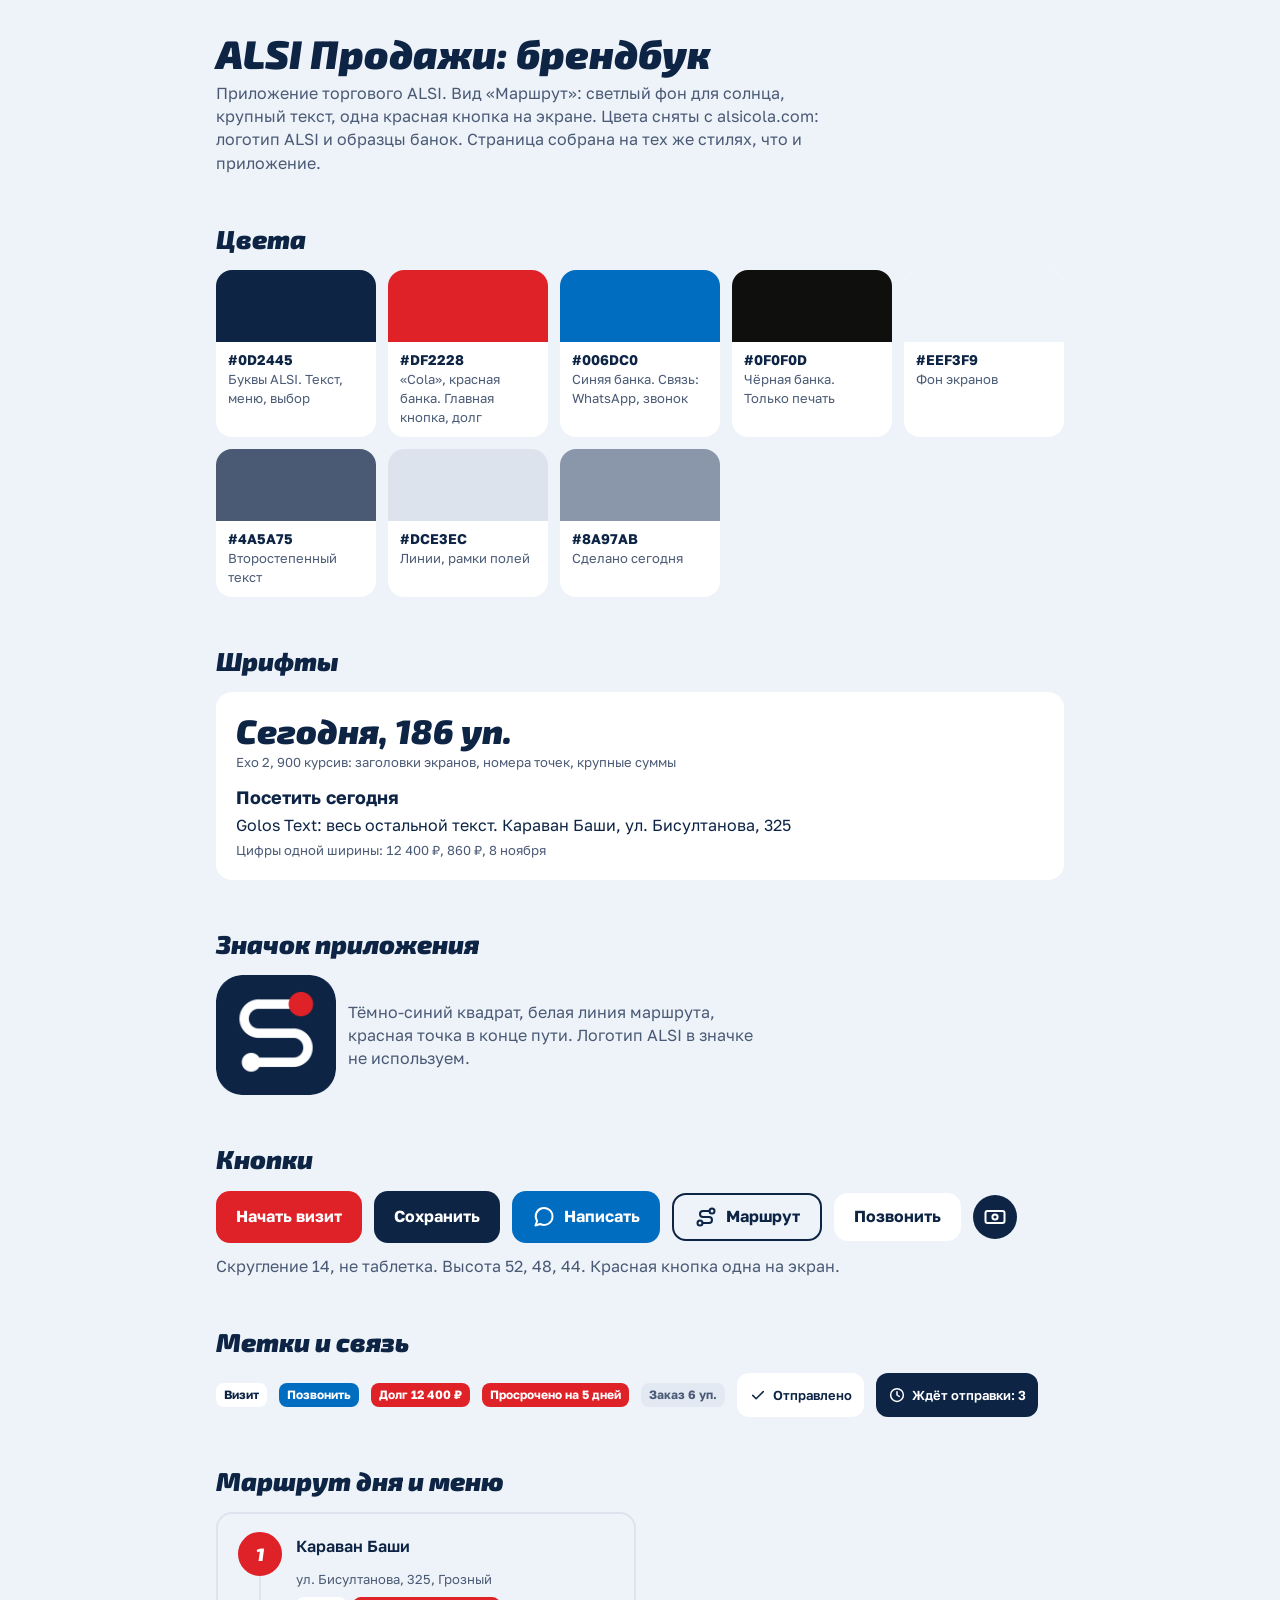
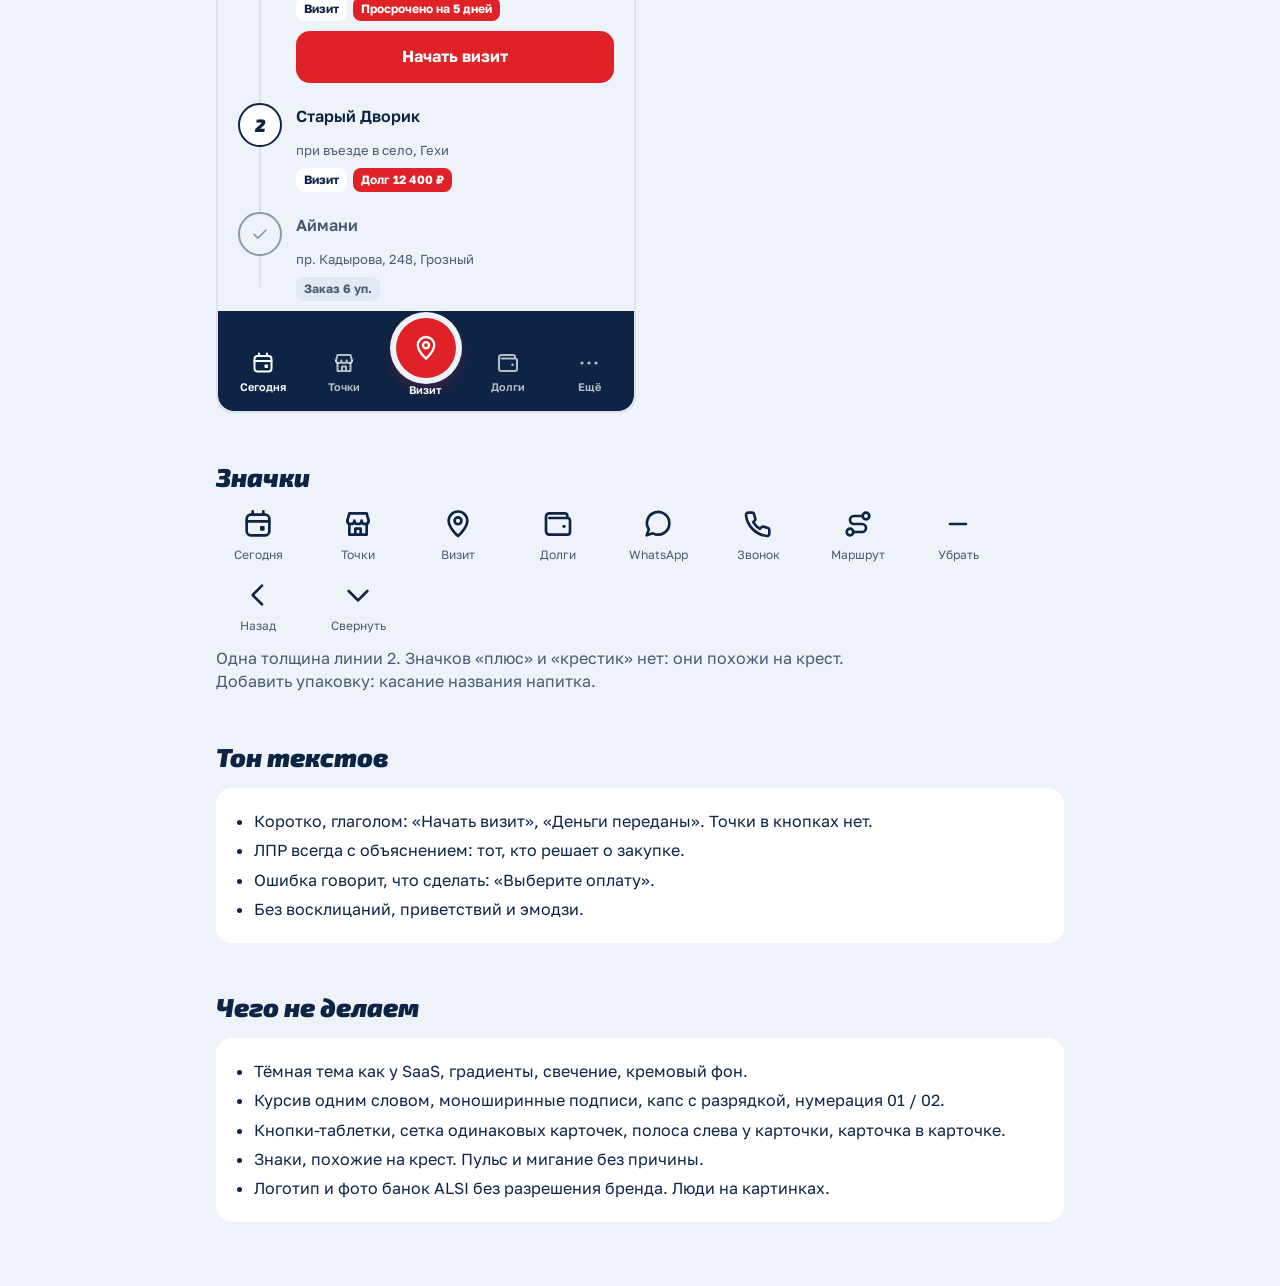
==== brand/index.html @ b9ee34f0 "Маршрут объезда точек на карте Выложено скриптом выложить-сайт.py" ====
<!doctype html>
<html lang="ru">
<head>
<meta charset="utf-8">
<meta name="viewport" content="width=device-width, initial-scale=1">
<meta name="robots" content="noindex, nofollow">
<title>ALSI Продажи: брендбук</title>
<link rel="icon" href="../img/icon.svg" type="image/svg+xml">
<link rel="preconnect" href="https://fonts.googleapis.com">
<link rel="preconnect" href="https://fonts.gstatic.com" crossorigin>
<link href="https://fonts.googleapis.com/css2?family=Exo+2:ital,wght@1,800;1,900&family=Golos+Text:wght@400;500;600;700&display=swap" rel="stylesheet">
<link rel="stylesheet" href="../css/tokens.css?v=e63f9436">
<link rel="stylesheet" href="../css/app.css?v=e63f9436">
<link rel="stylesheet" href="../css/parts.css?v=e63f9436">
<style>
.bb { max-width: 880px; margin: 0 auto; padding: 32px 16px 64px; }
.bb h1 { font: 900 italic 40px/1.05 var(--f-brand); }
.bb > p { color: var(--ink-2); margin-top: 8px; max-width: 640px; }
.bb h2 { font: 900 italic 26px/1.2 var(--f-brand); margin: 48px 0 16px; }
.sw { display: grid; grid-template-columns: repeat(auto-fill, minmax(150px, 1fr)); gap: 12px; }
.sw div { background: var(--white); border-radius: var(--r-card); overflow: hidden; }
.sw i { display: block; height: 72px; }
.sw b { display: block; padding: 8px 12px 0; font-size: 14px; }
.sw span { display: block; padding: 0 12px 10px; font-size: 13px; color: var(--ink-2); }
.type { background: var(--white); border-radius: var(--r-card); padding: 20px; }
.type .t1 { font: 900 italic 34px/1.1 var(--f-brand); }
.type .t2 { font-weight: 700; font-size: 18px; margin-top: 12px; }
.type .t3 { margin-top: 4px; }
.type .t4 { font-size: 13px; color: var(--ink-2); margin-top: 4px; }
.demo-row { display: flex; flex-wrap: wrap; gap: 12px; align-items: center; }
.phone-strip { background: var(--ice); border-radius: var(--r-card); border: 2px solid var(--line); overflow: hidden; max-width: 420px; }
.nav-demo { position: static; border-radius: 0 0 var(--r-card) var(--r-card); }
.nav-demo .in { padding-top: 36px; }
.icons { display: flex; flex-wrap: wrap; gap: 16px; }
.icons div { width: 84px; text-align: center; font-size: 12px; color: var(--ink-2); }
.icons svg.i { width: 32px; height: 32px; color: var(--navy); display: block; margin: 0 auto 6px; }
.no { background: var(--white); border-radius: var(--r-card); padding: 16px 20px; }
.no li { margin: 6px 0 6px 18px; }
.appicon { width: 120px; height: 120px; border-radius: 26px; }
</style>
</head>
<body>
<svg width="0" height="0" style="position:absolute" aria-hidden="true">
  <symbol id="i-cal" viewBox="0 0 24 24"><rect x="3.5" y="5" width="17" height="15.5" rx="3"/><path d="M8 2.5V5M16 2.5V5M3.5 10h17"/><rect x="13.5" y="13.5" width="3.5" height="3.5" rx=".8" fill="currentColor" stroke="none"/></symbol>
  <symbol id="i-shop" viewBox="0 0 24 24"><path d="M4 9.5 5.5 4h13L20 9.5"/><path d="M4 9.5c0 1.4 1.1 2.5 2.7 2.5s2.6-1.1 2.6-2.5c0 1.4 1.1 2.5 2.7 2.5s2.7-1.1 2.7-2.5c0 1.4 1 2.5 2.6 2.5S20 10.9 20 9.5"/><path d="M5.5 12v8h13v-8M10 20v-4.5h4V20"/></symbol>
  <symbol id="i-pin" viewBox="0 0 24 24"><path d="M12 21s-7-6.1-7-11.4a7 7 0 0 1 14 0C19 14.9 12 21 12 21z"/><circle cx="12" cy="9.6" r="2.6"/></symbol>
  <symbol id="i-wallet" viewBox="0 0 24 24"><path d="M19 7.5V6a2 2 0 0 0-2-2H5.5A2.5 2.5 0 0 0 3 6.5v11A2.5 2.5 0 0 0 5.5 20H19a2 2 0 0 0 2-2v-8.5a2 2 0 0 0-2-2H5.5"/><circle cx="16.5" cy="13.75" r="1.25" fill="currentColor" stroke="none"/></symbol>
  <symbol id="i-more" viewBox="0 0 24 24"><circle cx="5" cy="12" r="1.6" fill="currentColor" stroke="none"/><circle cx="12" cy="12" r="1.6" fill="currentColor" stroke="none"/><circle cx="19" cy="12" r="1.6" fill="currentColor" stroke="none"/></symbol>
  <symbol id="i-chat" viewBox="0 0 24 24"><path d="M20.5 11.6a8.4 8.4 0 0 1-12.3 7.4L3.5 20.5l1.6-4.5A8.4 8.4 0 1 1 20.5 11.6z"/></symbol>
  <symbol id="i-phone" viewBox="0 0 24 24"><path d="M20.5 16.6v2.6a1.8 1.8 0 0 1-2 1.8A17.8 17.8 0 0 1 3 5.5a1.8 1.8 0 0 1 1.8-2h2.6a1.8 1.8 0 0 1 1.8 1.5c.1.9.4 1.8.7 2.6a1.8 1.8 0 0 1-.4 1.9l-1.1 1.1a14.4 14.4 0 0 0 5 5l1.1-1.1a1.8 1.8 0 0 1 1.9-.4c.8.3 1.7.6 2.6.7a1.8 1.8 0 0 1 1.5 1.8z"/></symbol>
  <symbol id="i-route" viewBox="0 0 24 24"><circle cx="6" cy="18" r="2.5"/><circle cx="18" cy="6" r="2.5"/><path d="M8.5 18H15a3 3 0 0 0 0-6H9a3 3 0 0 1 0-6h6.5"/></symbol>
  <symbol id="i-ok" viewBox="0 0 24 24"><path d="m5 12.5 4.5 4.5L19 7.5"/></symbol>
  <symbol id="i-clock" viewBox="0 0 24 24"><circle cx="12" cy="12" r="8.5"/><path d="M12 7.5V12l3 2"/></symbol>
  <symbol id="i-minus" viewBox="0 0 24 24"><path d="M6 12h12"/></symbol>
  <symbol id="i-cash" viewBox="0 0 24 24"><rect x="2.5" y="6" width="19" height="12" rx="2"/><circle cx="12" cy="12" r="2.6"/></symbol>
  <symbol id="i-back" viewBox="0 0 24 24"><path d="M15 5l-7 7 7 7"/></symbol>
  <symbol id="i-down" viewBox="0 0 24 24"><path d="M5 9l7 7 7-7"/></symbol>
</svg>
<main class="bb">
  <h1>ALSI Продажи: брендбук</h1>
  <p>Приложение торгового ALSI. Вид «Маршрут»: светлый фон для солнца, крупный текст, одна красная кнопка на экране. Цвета сняты с alsicola.com: логотип ALSI и образцы банок. Страница собрана на тех же стилях, что и приложение.</p>

  <h2>Цвета</h2>
  <div class="sw">
    <div><i style="background:var(--navy)"></i><b>#0D2445</b><span>Буквы ALSI. Текст, меню, выбор</span></div>
    <div><i style="background:var(--red)"></i><b>#DF2228</b><span>«Cola», красная банка. Главная кнопка, долг</span></div>
    <div><i style="background:var(--blue)"></i><b>#006DC0</b><span>Синяя банка. Связь: WhatsApp, звонок</span></div>
    <div><i style="background:var(--black)"></i><b>#0F0F0D</b><span>Чёрная банка. Только печать</span></div>
    <div><i style="background:var(--ice)"></i><b>#EEF3F9</b><span>Фон экранов</span></div>
    <div><i style="background:var(--ink-2)"></i><b>#4A5A75</b><span>Второстепенный текст</span></div>
    <div><i style="background:var(--line)"></i><b>#DCE3EC</b><span>Линии, рамки полей</span></div>
    <div><i style="background:var(--done)"></i><b>#8A97AB</b><span>Сделано сегодня</span></div>
  </div>

  <h2>Шрифты</h2>
  <div class="type">
    <div class="t1">Сегодня, 186 уп.</div>
    <div class="t4">Exo 2, 900 курсив: заголовки экранов, номера точек, крупные суммы</div>
    <div class="t2">Посетить сегодня</div>
    <div class="t3">Golos Text: весь остальной текст. Караван Баши, ул. Бисултанова, 325</div>
    <div class="t4 num">Цифры одной ширины: 12 400 ₽, 860 ₽, 8 ноября</div>
  </div>

  <h2>Значок приложения</h2>
  <div class="demo-row"><img class="appicon" src="../img/icon-512.png" alt="Значок ALSI Продажи: линия маршрута и красная точка"><p class="muted" style="max-width:420px">Тёмно-синий квадрат, белая линия маршрута, красная точка в конце пути. Логотип ALSI в значке не используем.</p></div>

  <h2>Кнопки</h2>
  <div class="demo-row">
    <button class="btn red">Начать визит</button>
    <button class="btn navy">Сохранить</button>
    <button class="btn blue"><svg class="i"><use href="#i-chat"/></svg>Написать</button>
    <button class="btn line"><svg class="i"><use href="#i-route"/></svg>Маршрут</button>
    <button class="btn white">Позвонить</button>
    <button class="ib navy" aria-label="Получить оплату"><svg class="i"><use href="#i-cash"/></svg></button>
  </div>
  <p class="muted" style="margin-top:12px">Скругление 14, не таблетка. Высота 52, 48, 44. Красная кнопка одна на экран.</p>

  <h2>Метки и связь</h2>
  <div class="demo-row">
    <span class="tag">Визит</span><span class="tag blue">Позвонить</span><span class="tag red">Долг 12 400 ₽</span><span class="tag red">Просрочено на 5 дней</span><span class="tag grey">Заказ 6 уп.</span>
    <span class="sync"><svg class="i"><use href="#i-ok"/></svg>Отправлено</span>
    <span class="sync wait"><svg class="i"><use href="#i-clock"/></svg>Ждёт отправки: 3</span>
  </div>

  <h2>Маршрут дня и меню</h2>
  <div class="phone-strip">
    <div class="route">
      <div class="stop now"><div class="dot num">1</div><div class="t"><span class="name">Караван Баши</span><small>ул. Бисултанова, 325, Грозный</small><div class="tags"><span class="tag">Визит</span><span class="tag red">Просрочено на 5 дней</span></div><div class="acts"><button class="btn red">Начать визит</button></div></div></div>
      <div class="stop"><div class="dot num">2</div><div class="t"><span class="name">Старый Дворик</span><small>при въезде в село, Гехи</small><div class="tags"><span class="tag">Визит</span><span class="tag red">Долг 12 400 ₽</span></div></div></div>
      <div class="stop done"><div class="dot"><svg class="i"><use href="#i-ok"/></svg></div><div class="t"><span class="name">Аймани</span><small>пр. Кадырова, 248, Грозный</small><div class="tags"><span class="tag grey">Заказ 6 уп.</span></div></div></div>
    </div>
    <nav class="nav nav-demo" aria-label="Пример меню"><div class="in">
      <a class="on"><svg class="i"><use href="#i-cal"/></svg>Сегодня</a>
      <a><svg class="i"><use href="#i-shop"/></svg>Точки</a>
      <a class="go-wrap"><span class="go"><svg class="i"><use href="#i-pin"/></svg></span>Визит</a>
      <a><svg class="i"><use href="#i-wallet"/></svg>Долги</a>
      <a><svg class="i"><use href="#i-more"/></svg>Ещё</a>
    </div></nav>
  </div>

  <h2>Значки</h2>
  <div class="icons">
    <div><svg class="i"><use href="#i-cal"/></svg>Сегодня</div>
    <div><svg class="i"><use href="#i-shop"/></svg>Точки</div>
    <div><svg class="i"><use href="#i-pin"/></svg>Визит</div>
    <div><svg class="i"><use href="#i-wallet"/></svg>Долги</div>
    <div><svg class="i"><use href="#i-chat"/></svg>WhatsApp</div>
    <div><svg class="i"><use href="#i-phone"/></svg>Звонок</div>
    <div><svg class="i"><use href="#i-route"/></svg>Маршрут</div>
    <div><svg class="i"><use href="#i-minus"/></svg>Убрать</div>
    <div><svg class="i"><use href="#i-back"/></svg>Назад</div>
    <div><svg class="i"><use href="#i-down"/></svg>Свернуть</div>
  </div>
  <p class="muted" style="margin-top:12px">Одна толщина линии 2. Значков «плюс» и «крестик» нет: они похожи на крест. Добавить упаковку: касание названия напитка.</p>

  <h2>Тон текстов</h2>
  <div class="no"><ul>
    <li>Коротко, глаголом: «Начать визит», «Деньги переданы». Точки в кнопках нет.</li>
    <li>ЛПР всегда с объяснением: тот, кто решает о закупке.</li>
    <li>Ошибка говорит, что сделать: «Выберите оплату».</li>
    <li>Без восклицаний, приветствий и эмодзи.</li>
  </ul></div>

  <h2>Чего не делаем</h2>
  <div class="no"><ul>
    <li>Тёмная тема как у SaaS, градиенты, свечение, кремовый фон.</li>
    <li>Курсив одним словом, моноширинные подписи, капс с разрядкой, нумерация 01 / 02.</li>
    <li>Кнопки-таблетки, сетка одинаковых карточек, полоса слева у карточки, карточка в карточке.</li>
    <li>Знаки, похожие на крест. Пульс и мигание без причины.</li>
    <li>Логотип и фото банок ALSI без разрешения бренда. Люди на картинках.</li>
  </ul></div>
</main>
</body>
</html>
---- css/tokens.css ----
/* ALSI Продажи: все значения брендбука в одном месте.
   Брендбук: docs/Брендбук.md, наглядно: brand/index.html.
   Цвета бренда сняты с alsicola.com 2026-11-08: логотип alsi-cola-logo.png
   и образцы банок alsi-red.jpg, alsi-blue.jpg, alsi-black.jpg. */
:root {
  /* Цвета бренда ALSI */
  --navy: #0D2445;      /* буквы ALSI в логотипе: текст, рамки, главный цвет */
  --red: #DF2228;       /* «Cola» в логотипе и красная банка: одно главное действие, долг, просрочка */
  --blue: #006DC0;      /* синяя банка: связь (WhatsApp, звонок), ссылки */
  --black: #0F0F0D;     /* чёрная банка: только рамка телефона и печать */
  --white: #FFFFFF;

  /* Производные (от цветов бренда) */
  --red-deep: #B5161C;  /* нажатая красная кнопка */
  --blue-deep: #00569A; /* нажатая синяя кнопка */
  --navy-2: #173763;    /* нажатая тёмная кнопка, вторая заливка на тёмном */
  --ice: #EEF3F9;       /* фон экранов: холодный, от тёмно-синего */
  --ice-2: #E2E9F2;     /* нажатая строка, пустая полоса плана */
  --ink-2: #4A5A75;     /* второстепенный текст */
  --line: #DCE3EC;      /* линии и рамки полей */
  --done: #8A97AB;      /* сделанное за сегодня */

  /* Шрифты */
  --f-brand: 'Exo 2', 'Golos Text', system-ui, sans-serif; /* заголовки экранов и номера точек, 900 курсив */
  --f-ui: 'Golos Text', system-ui, -apple-system, 'Segoe UI', sans-serif; /* весь остальной текст */

  /* Размеры текста */
  --t-title: 34px;   /* заголовок экрана */
  --t-h2: 20px;      /* заголовок листа */
  --t-h3: 18px;      /* заголовок раздела */
  --t-body: 16px;    /* основной текст, кнопки */
  --t-small: 14px;   /* второстепенный */
  --t-tiny: 13px;    /* подписи, адреса */
  --t-tag: 12px;     /* метки: только жирным */

  /* Отступы: шаг 4 */
  --s1: 4px; --s2: 8px; --s3: 12px; --s4: 16px; --s5: 20px; --s6: 24px; --s8: 32px; --s12: 48px;

  /* Скругления */
  --r-tag: 8px;      /* метки */
  --r-btn: 14px;     /* кнопки и поля */
  --r-card: 16px;    /* карточки */
  --r-sheet: 22px;   /* верх листа снизу */

  /* Касание */
  --tap: 44px;       /* меньше нельзя */
  --btn: 52px;       /* главная кнопка */
  --btn-2: 48px;     /* вторая кнопка */

  /* Тени */
  --shadow-sheet: 0 -8px 32px rgba(13, 36, 69, .18);
  --shadow-go: 0 8px 20px rgba(223, 34, 40, .35);

  /* Движение: только transform и opacity */
  --ease: cubic-bezier(.2, .8, .2, 1);
  --spring: cubic-bezier(.34, 1.4, .64, 1);
  --fast: 140ms;
  --mid: 240ms;
}
---- css/app.css ----
/* ALSI Продажи: оболочка, кнопки, экран «Сегодня», нижнее меню. Значения: tokens.css */
* { box-sizing: border-box; margin: 0; padding: 0; -webkit-tap-highlight-color: transparent; }
html { background: var(--ice); }
body { background: var(--ice); color: var(--navy); font: 400 var(--t-body)/1.45 var(--f-ui); -webkit-font-smoothing: antialiased; min-height: 100dvh; }
button, input, select, textarea { font: inherit; color: inherit; }
button { background: none; border: 0; cursor: pointer; }
a { color: inherit; text-decoration: none; }
.num { font-variant-numeric: tabular-nums; }
svg.i { width: 24px; height: 24px; fill: none; stroke: currentColor; stroke-width: 2; stroke-linecap: round; stroke-linejoin: round; flex: none; }
.hide { display: none !important; }
.muted { color: var(--ink-2); }
.red { color: var(--red); }

.app { max-width: 640px; margin: 0 auto; min-height: 100dvh; padding-bottom: calc(96px + env(safe-area-inset-bottom)); }
.screen { animation: in var(--mid) var(--ease); }
@keyframes in { from { opacity: 0; transform: translateY(8px); } to { opacity: 1; transform: none; } }

/* Шапка экрана */
.top { padding: calc(var(--s6) + env(safe-area-inset-top)) var(--s5) var(--s3); }
.bar { display: flex; align-items: flex-start; justify-content: space-between; gap: var(--s3); }
.title { font: 900 italic var(--t-title)/1.05 var(--f-brand); letter-spacing: -.3px; }
.date { font-size: 15px; color: var(--ink-2); margin-top: 6px; }
.sync { display: inline-flex; align-items: center; gap: 6px; min-height: var(--tap); padding: 0 12px; border-radius: 12px; background: var(--white); font-size: var(--t-tiny); font-weight: 600; white-space: nowrap; }
.sync svg { width: 18px; height: 18px; }
.sync.wait { background: var(--navy); color: var(--white); }
.sync.off { background: var(--white); color: var(--red); }

/* Кнопки: прямоугольник 14, не таблетка */
.btn { display: inline-flex; align-items: center; justify-content: center; gap: var(--s2); min-height: var(--btn); padding: 0 var(--s5); border-radius: var(--r-btn); font-weight: 700; font-size: var(--t-body); transition: transform var(--fast) var(--ease), opacity var(--fast); user-select: none; }
.btn:active { transform: scale(.97); }
.btn[disabled] { opacity: .45; pointer-events: none; }
.btn.wide { width: 100%; }
.btn.red { background: var(--red); color: var(--white); }
.btn.red:active { background: var(--red-deep); }
.btn.navy { background: var(--navy); color: var(--white); }
.btn.navy:active { background: var(--navy-2); }
.btn.blue { background: var(--blue); color: var(--white); }
.btn.blue:active { background: var(--blue-deep); }
.btn.line { border: 2px solid var(--navy); color: var(--navy); background: transparent; min-height: var(--btn-2); }
.btn.white { background: var(--white); color: var(--navy); min-height: var(--btn-2); }
.btn.small { min-height: var(--tap); padding: 0 var(--s4); font-size: var(--t-small); }
.btns { display: flex; gap: var(--s2); flex-wrap: wrap; }
.btns > .btn { flex: 1 1 0; min-width: 0; }
.ib { width: var(--tap); height: var(--tap); border-radius: 50%; display: grid; place-items: center; flex: none; transition: transform var(--fast) var(--ease); }
.ib:active { transform: scale(.92); }
.ib.blue { background: var(--blue); color: var(--white); }
.ib.navy { background: var(--navy); color: var(--white); }
.ib.white { background: var(--white); color: var(--navy); }

/* План месяца */
.plan { margin-top: var(--s4); background: var(--white); border-radius: var(--r-card); padding: var(--s3) var(--s4); display: block; width: 100%; text-align: left; }
.plan .row1 { display: flex; justify-content: space-between; gap: var(--s2); font-size: var(--t-small); font-weight: 600; }
.plan em { font-style: normal; color: var(--ink-2); font-weight: 500; }
.track { height: 8px; border-radius: 4px; background: var(--ice-2); margin-top: var(--s2); overflow: hidden; }
.track i { display: block; height: 100%; border-radius: 4px; background: var(--navy); transform-origin: left; animation: grow 600ms var(--ease); }
@keyframes grow { from { transform: scaleX(0); } }

/* Маршрут дня */
.ya { display: flex; margin: var(--s3) var(--s5) var(--s1); }
.route { position: relative; padding: var(--s2) var(--s5) 0; }
.route::before { content: ""; position: absolute; left: 41px; top: 28px; bottom: 24px; width: 2px; background: var(--line); }
.stop { position: relative; display: flex; gap: 14px; padding: 10px 0; }
.dot { width: 44px; height: 44px; border-radius: 50%; display: grid; place-items: center; font: 900 italic 18px var(--f-brand); flex: none; background: var(--white); color: var(--navy); border: 2px solid var(--navy); }
.stop.now .dot { background: var(--red); border-color: var(--red); color: var(--white); }
.stop.done .dot { background: var(--ice); border-color: var(--done); color: var(--done); }
.stop.done .dot svg { width: 20px; height: 20px; }
.stop .t { flex: 1; min-width: 0; padding-top: 2px; }
.stop .name { display: flex; align-items: center; width: 100%; text-align: left; font-size: var(--t-body); font-weight: 600; min-height: var(--tap); margin-top: -10px; }
.stop.done .name { color: var(--ink-2); }
.stop small { display: block; font-size: var(--t-tiny); color: var(--ink-2); margin-top: 2px; }
.stop .acts { display: flex; gap: var(--s2); margin-top: 10px; }
.stop .acts .btn { flex: 1; }
.tags { display: flex; flex-wrap: wrap; gap: 6px; margin-top: var(--s2); }
.tag { font-size: var(--t-tag); font-weight: 700; padding: 4px 8px; border-radius: var(--r-tag); background: var(--white); color: var(--navy); line-height: 16px; }
.tag.red { background: var(--red); color: var(--white); }
.tag.blue { background: var(--blue); color: var(--white); }
.tag.navy { background: var(--navy); color: var(--white); }
.tag.grey { background: var(--ice-2); color: var(--ink-2); }

/* Разделы и списки */
.sec { display: flex; align-items: baseline; justify-content: space-between; gap: var(--s3); padding: var(--s6) var(--s5) var(--s2); }
.sec h2 { font-size: var(--t-h3); font-weight: 700; }
.sec .more { font-size: var(--t-small); font-weight: 600; color: var(--blue); min-height: var(--tap); display: inline-flex; align-items: center; }
.group { background: var(--white); border-radius: var(--r-card); margin: 0 var(--s4); overflow: hidden; }
.item { display: flex; align-items: center; gap: var(--s3); min-height: 64px; padding: var(--s2) var(--s4); width: 100%; text-align: left; border-bottom: 1px solid var(--line); transition: background var(--fast); }
.group > .item:last-child { border-bottom: 0; }
button.item:active, a.item:active { background: var(--ice-2); }
.item .t { flex: 1; min-width: 0; }
.item b { display: block; font-size: var(--t-body); font-weight: 600; line-height: 1.3; overflow-wrap: anywhere; }
.item small { display: block; font-size: var(--t-tiny); color: var(--ink-2); margin-top: 2px; line-height: 1.35; }
.item .r { font-size: var(--t-small); font-weight: 700; text-align: right; white-space: nowrap; }
.item .chev { color: var(--done); }
.empty { margin: var(--s4); padding: var(--s6) var(--s5); background: var(--white); border-radius: var(--r-card); text-align: center; color: var(--ink-2); }
.empty b { display: block; color: var(--navy); font-size: var(--t-h3); margin-bottom: var(--s1); }
.empty .btn { margin-top: var(--s4); }
.pad { padding: 0 var(--s5); }
.gap { height: var(--s4); }

/* Нижнее меню */
.nav { position: fixed; left: 0; right: 0; bottom: 0; z-index: 20; background: var(--navy); color: rgba(255, 255, 255, .7); padding-bottom: env(safe-area-inset-bottom); }
.nav .in { max-width: 640px; margin: 0 auto; display: flex; align-items: flex-end; justify-content: space-around; padding: var(--s2) var(--s1) var(--s3); }
.nav a { display: flex; flex-direction: column; align-items: center; justify-content: center; gap: 4px; font-size: 11px; font-weight: 600; min-width: 60px; min-height: 52px; border-radius: 12px; }
.nav a.on { color: var(--white); }
.nav a:active { background: var(--navy-2); }
.nav .go { width: 60px; height: 60px; border-radius: 50%; display: grid; place-items: center; margin-top: -30px; background: var(--red); color: var(--white); box-shadow: 0 0 0 6px var(--ice), var(--shadow-go); transition: transform var(--fast) var(--spring); }
.nav a:active .go { transform: scale(.92); }
.nav .go svg { width: 28px; height: 28px; }
.nav a.go-wrap { color: var(--white); }
.nav a.go-wrap:active { background: none; }

/* Вход */
.login { min-height: 100dvh; display: flex; flex-direction: column; justify-content: flex-end; padding: var(--s8) var(--s5) calc(var(--s12) + env(safe-area-inset-bottom)); background: var(--navy); color: var(--white); }
.login .mark { font: 900 italic 56px/1 var(--f-brand); letter-spacing: -1px; }
.login .mark b { color: var(--red); font-weight: 900; }
.login h1 { font: 900 italic 30px/1.1 var(--f-brand); margin-top: var(--s2); }
.login p { margin-top: var(--s3); color: rgba(255, 255, 255, .8); max-width: 420px; }
.login .btn { margin-top: var(--s6); }
.login .note { font-size: var(--t-tiny); color: rgba(255, 255, 255, .6); margin-top: var(--s4); }

@media (min-width: 700px) {
  .app { padding-top: var(--s4); }
}
@media (prefers-reduced-motion: reduce) {
  *, *::before { animation: none !important; transition: none !important; }
}
---- css/parts.css ----
/* ALSI Продажи: листы, поля, выбор, заказ, отчёт, печать. Значения: tokens.css */

/* Лист поверх экрана */
.sheet { position: fixed; inset: 0; z-index: 40; display: flex; flex-direction: column; justify-content: flex-end; }
.sheet .shade { position: absolute; inset: 0; background: rgba(13, 36, 69, .45); animation: fade var(--mid) var(--ease); }
.sheet .panel { position: relative; background: var(--ice); border-radius: var(--r-sheet) var(--r-sheet) 0 0; max-height: 94dvh; width: 100%; max-width: 640px; margin: 0 auto; display: flex; flex-direction: column; box-shadow: var(--shadow-sheet); animation: up var(--mid) var(--ease); }
.sheet.full .panel { max-height: none; height: 100dvh; border-radius: 0; }
.sheet.closing .panel { transform: translateY(100%); transition: transform 200ms var(--ease); }
.sheet.closing .shade { opacity: 0; transition: opacity 200ms; }
@keyframes up { from { transform: translateY(100%); } }
@keyframes fade { from { opacity: 0; } }
.sh-head { display: flex; align-items: center; gap: var(--s2); padding: var(--s3) var(--s3) var(--s2); padding-top: calc(var(--s3) + env(safe-area-inset-top)); }
.sheet:not(.full) .sh-head { padding-top: var(--s3); }
.sh-head h2 { flex: 1; font: 900 italic 24px/1.15 var(--f-brand); min-width: 0; }
.sh-head .sub { display: block; font: 500 var(--t-tiny)/1.3 var(--f-ui); color: var(--ink-2); margin-top: 2px; }
.sh-body { flex: 1; overflow-y: auto; -webkit-overflow-scrolling: touch; padding: var(--s2) var(--s5) var(--s6); overscroll-behavior: contain; }
.sh-foot { padding: var(--s3) var(--s5) calc(var(--s4) + env(safe-area-inset-bottom)); background: var(--ice); border-top: 1px solid var(--line); }
.sh-foot .sum { display: flex; justify-content: space-between; font-weight: 700; margin-bottom: var(--s2); }

/* Шаги визита */
.steps { display: flex; gap: 6px; padding: 0 var(--s5) var(--s2); }
.steps i { flex: 1; height: 4px; border-radius: 2px; background: var(--ice-2); }
.steps i.on { background: var(--navy); }
.q { font-size: var(--t-h3); font-weight: 700; margin: var(--s4) 0 var(--s3); }
.q:first-child { margin-top: var(--s2); }
.hint { font-size: var(--t-tiny); color: var(--ink-2); margin: calc(var(--s1) * -2) 0 var(--s3); }
.yesno { display: grid; grid-template-columns: 1fr 1fr; gap: var(--s3); }
.yesno button { min-height: 96px; border-radius: var(--r-card); background: var(--white); font: 900 italic 30px var(--f-brand); border: 2px solid transparent; transition: transform var(--fast) var(--spring); }
.yesno button:active { transform: scale(.96); }
.yesno button.on { background: var(--navy); color: var(--white); }
.yesno button.yes.on { background: var(--red); }
.choices { display: flex; flex-wrap: wrap; gap: var(--s2); }
.choice { min-height: var(--btn-2); padding: var(--s2) var(--s4); border-radius: var(--r-btn); background: var(--white); border: 2px solid var(--white); font-weight: 600; font-size: 15px; text-align: left; transition: transform var(--fast) var(--ease); }
.choice:active { transform: scale(.97); }
.choice.on { background: var(--navy); border-color: var(--navy); color: var(--white); }
.choice.on-blue { background: var(--blue); border-color: var(--blue); color: var(--white); }
.choices.col { flex-direction: column; }
.choices.col .choice { width: 100%; }
.err { background: var(--white); border-radius: var(--r-btn); padding: var(--s3) var(--s4); color: var(--red); font-weight: 600; font-size: var(--t-small); margin-bottom: var(--s3); }

/* Поля */
.field { display: block; margin-bottom: var(--s4); }
.field > span { display: block; font-size: var(--t-small); font-weight: 600; margin-bottom: 6px; }
.field > span em { font-style: normal; font-weight: 500; color: var(--ink-2); }
.inp { width: 100%; min-height: var(--btn-2); border-radius: var(--r-btn); border: 2px solid var(--line); background: var(--white); padding: 10px 14px; font-size: 16px; outline: none; transition: border-color var(--fast); }
.inp:focus { border-color: var(--navy); }
textarea.inp { min-height: 88px; resize: vertical; }
.search { position: relative; margin: 0 var(--s4) var(--s3); }
.search svg { position: absolute; left: 14px; top: 12px; color: var(--ink-2); }
.search .inp { padding-left: 46px; }
.chips { display: flex; gap: var(--s2); overflow-x: auto; padding: 0 var(--s4) var(--s3); scrollbar-width: none; }
.chips::-webkit-scrollbar { display: none; }
.chips .choice { white-space: nowrap; flex: none; min-height: var(--tap); }
.warnbox { background: var(--white); border-radius: var(--r-btn); padding: var(--s3) var(--s4); margin-bottom: var(--s3); }
.warnbox b { color: var(--red); }

/* Заказ */
.line-h { font: 900 italic var(--t-h3)/1.2 var(--f-brand); margin: var(--s5) 0 var(--s2); }
.prods { background: var(--white); border-radius: var(--r-card); overflow: hidden; }
.prod { display: flex; align-items: center; gap: var(--s2); min-height: 64px; padding: var(--s1) var(--s2) var(--s1) var(--s4); border-bottom: 1px solid var(--line); }
.prods > .prod:last-child { border-bottom: 0; }
.prod.on { background: #F5F8FC; }
.prod .add { flex: 1; min-width: 0; text-align: left; min-height: 56px; display: flex; flex-direction: column; justify-content: center; }
.prod b { font-size: 15px; font-weight: 600; line-height: 1.3; }
.prod small { font-size: var(--t-tiny); color: var(--ink-2); }
.prod .cnt { min-width: 52px; height: var(--tap); border-radius: 12px; display: grid; place-items: center; font: 900 italic 22px var(--f-brand); color: var(--done); }
.prod.on .cnt { color: var(--navy); background: var(--ice); }
.prod .minus { width: var(--tap); height: var(--tap); border-radius: 12px; display: grid; place-items: center; background: var(--ice); }
.prod:not(.on) .minus { visibility: hidden; }
.pop { animation: pop 220ms var(--spring); }
@keyframes pop { 50% { transform: scale(1.18); } }

/* Карточка точки */
.shop-head { padding: 0 var(--s5) var(--s3); }
.shop-head .addr { color: var(--ink-2); font-size: 15px; }
.kv { display: flex; justify-content: space-between; gap: var(--s3); padding: var(--s3) var(--s4); border-bottom: 1px solid var(--line); font-size: 15px; }
.kv:last-child { border-bottom: 0; }
.kv span { color: var(--ink-2); }
.kv b { text-align: right; }
.big-sum { font: 900 italic 34px/1 var(--f-brand); }
.hand { margin: 0 var(--s4); background: var(--navy); color: var(--white); border-radius: var(--r-card); padding: var(--s4); }
.hand .row1 { display: flex; justify-content: space-between; align-items: baseline; gap: var(--s3); }
.hand small { color: rgba(255, 255, 255, .75); font-size: var(--t-tiny); }
.hand .btn { margin-top: var(--s3); }

/* Отчёт */
.stats { display: grid; grid-template-columns: 1fr 1fr; gap: var(--s2); margin: 0 var(--s4); }
.stat { background: var(--white); border-radius: var(--r-card); padding: var(--s3) var(--s4); }
.stat b { display: block; font: 900 italic 28px/1.1 var(--f-brand); }
.stat span { font-size: var(--t-tiny); color: var(--ink-2); }
.bars .bar-row { padding: var(--s2) var(--s4); border-bottom: 1px solid var(--line); }
.bars .bar-row:last-child { border-bottom: 0; }
.bars .bar-row div { display: flex; justify-content: space-between; font-size: var(--t-small); }
.bars .track { height: 6px; margin-top: 6px; }
.rep-day { margin: 0 var(--s4) var(--s3); background: var(--white); border-radius: var(--r-card); padding: var(--s3) var(--s4); }
.rep-day h3 { font-size: 15px; margin-bottom: var(--s2); }
.rep-shop { padding: var(--s2) 0; border-top: 1px solid var(--line); font-size: var(--t-small); }
.rep-shop .head { display: flex; justify-content: space-between; font-weight: 700; }
.rep-shop .ln { color: var(--ink-2); margin-top: 2px; }

/* Сообщение снизу */
.toast { position: fixed; left: 50%; bottom: calc(108px + env(safe-area-inset-bottom)); z-index: 60; transform: translateX(-50%); width: calc(100% - 32px); max-width: 480px; background: var(--navy); color: var(--white); border-radius: var(--r-btn); padding: var(--s3) var(--s4); font-weight: 600; font-size: 15px; display: flex; gap: var(--s2); align-items: center; animation: toast 260ms var(--ease); box-shadow: 0 8px 24px rgba(13, 36, 69, .3); }
.toast.bad { background: var(--red); }
@keyframes toast { from { opacity: 0; transform: translate(-50%, 12px); } }

@media print {
  body, html, .app { background: #fff; }
  .nav, .side, .noprint, .toast, .top .sync, .scope, .filters, .sheet { display: none !important; }
  .app { padding: 0 !important; max-width: none !important; }
  .stat, .rep-day, .group { border: 1px solid #ccd; break-inside: avoid; }
  .report .group { margin: 0 0 8px; }
}
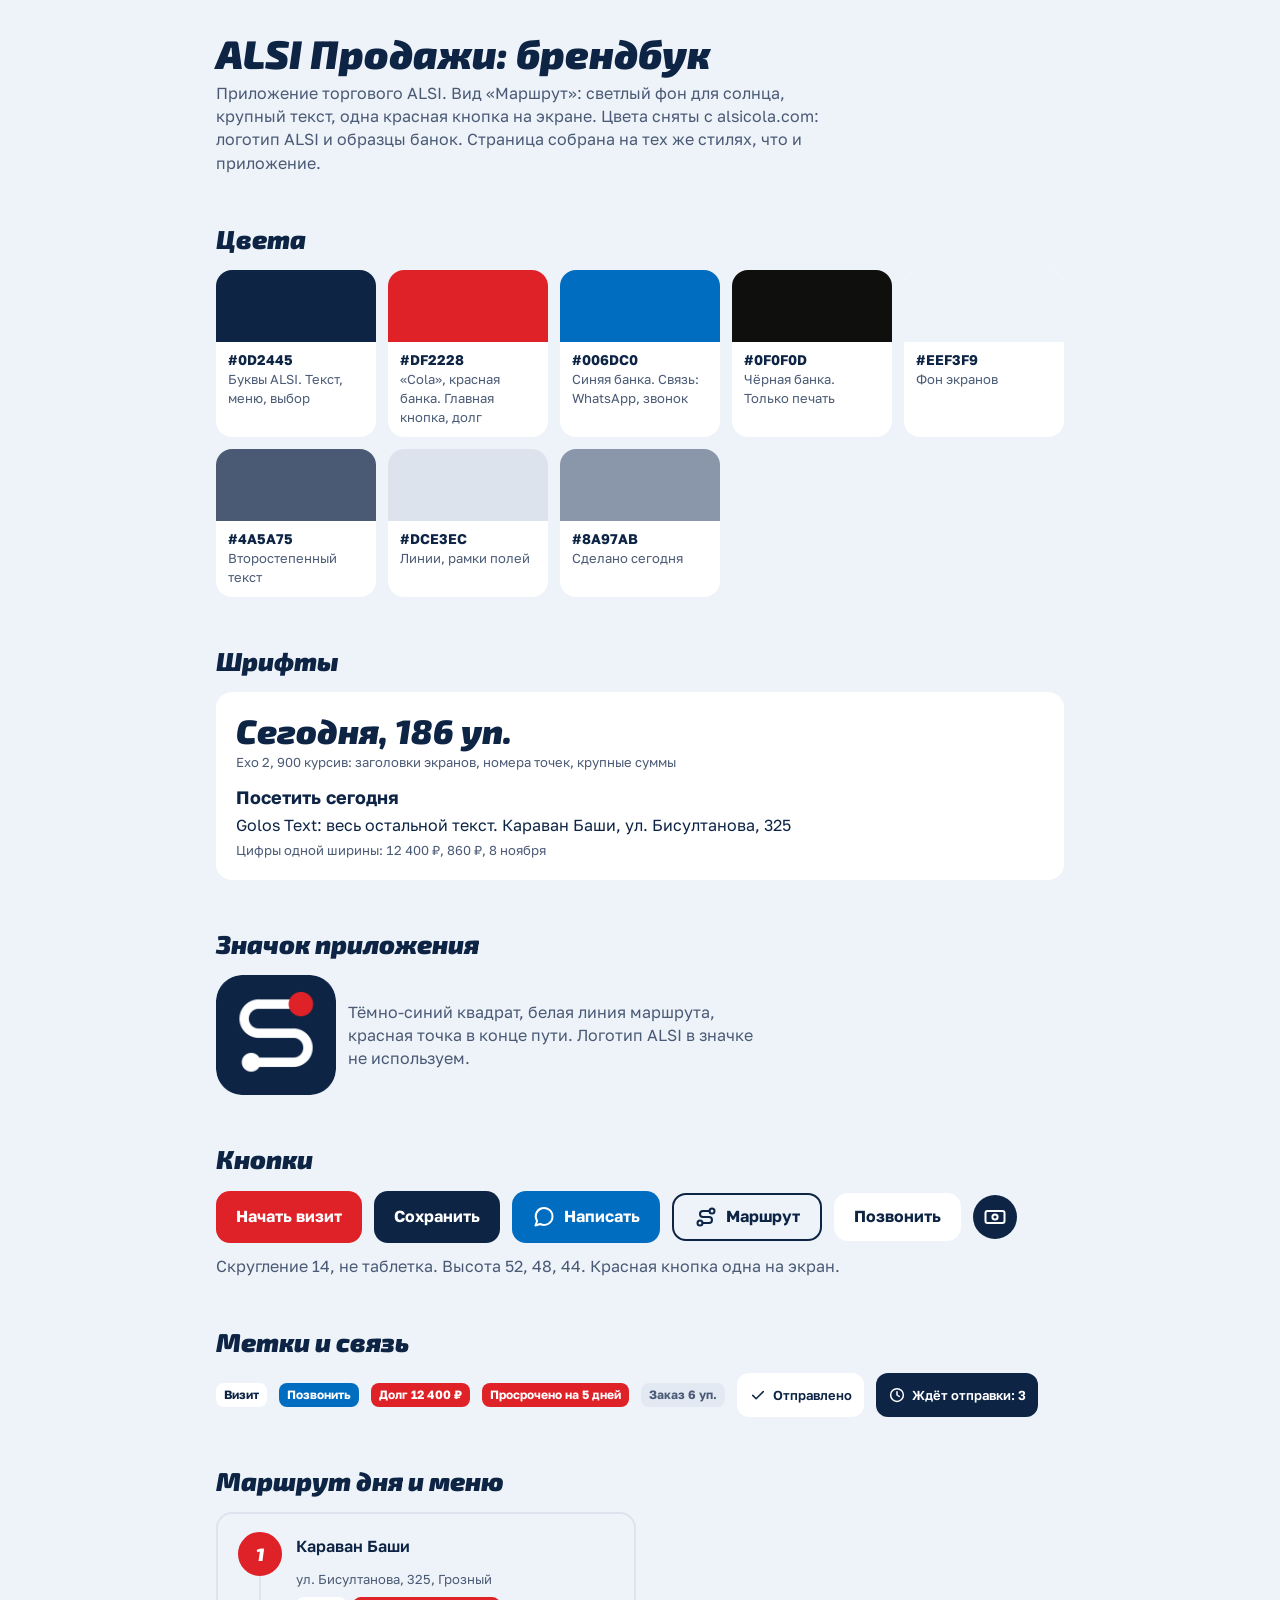
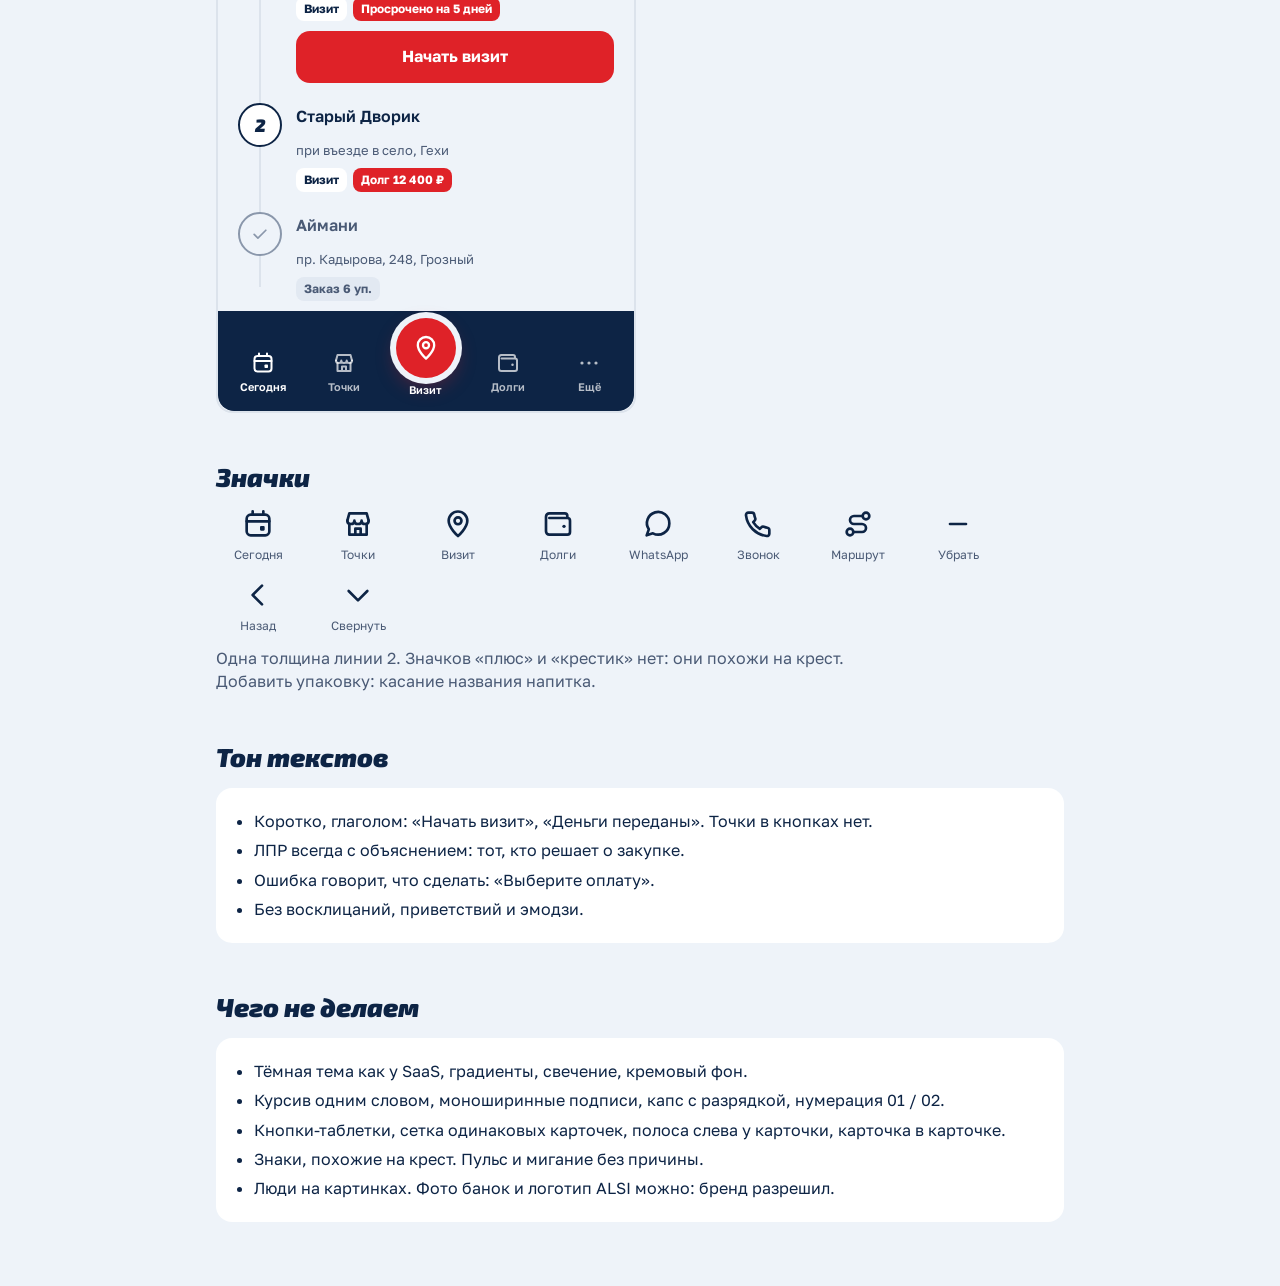
==== commit a8ce31dd: "Карточки товаров, фото своё и производителя, ожидание места телефона Выложено скриптом выложить-сайт" ====
--- a/brand/index.html
+++ b/brand/index.html
@@ -9,9 +9,9 @@
 <link rel="preconnect" href="https://fonts.googleapis.com">
 <link rel="preconnect" href="https://fonts.gstatic.com" crossorigin>
 <link href="https://fonts.googleapis.com/css2?family=Exo+2:ital,wght@1,800;1,900&family=Golos+Text:wght@400;500;600;700&display=swap" rel="stylesheet">
-<link rel="stylesheet" href="../css/tokens.css?v=e63f9436">
-<link rel="stylesheet" href="../css/app.css?v=e63f9436">
-<link rel="stylesheet" href="../css/parts.css?v=e63f9436">
+<link rel="stylesheet" href="../css/tokens.css?v=d38d063e">
+<link rel="stylesheet" href="../css/app.css?v=d38d063e">
+<link rel="stylesheet" href="../css/parts.css?v=d38d063e">
 <style>
 .bb { max-width: 880px; margin: 0 auto; padding: 32px 16px 64px; }
 .bb h1 { font: 900 italic 40px/1.05 var(--f-brand); }
@@ -147,7 +147,7 @@
     <li>Курсив одним словом, моноширинные подписи, капс с разрядкой, нумерация 01 / 02.</li>
     <li>Кнопки-таблетки, сетка одинаковых карточек, полоса слева у карточки, карточка в карточке.</li>
     <li>Знаки, похожие на крест. Пульс и мигание без причины.</li>
-    <li>Логотип и фото банок ALSI без разрешения бренда. Люди на картинках.</li>
+    <li>Люди на картинках. Фото банок и логотип ALSI можно: бренд разрешил.</li>
   </ul></div>
 </main>
 </body>
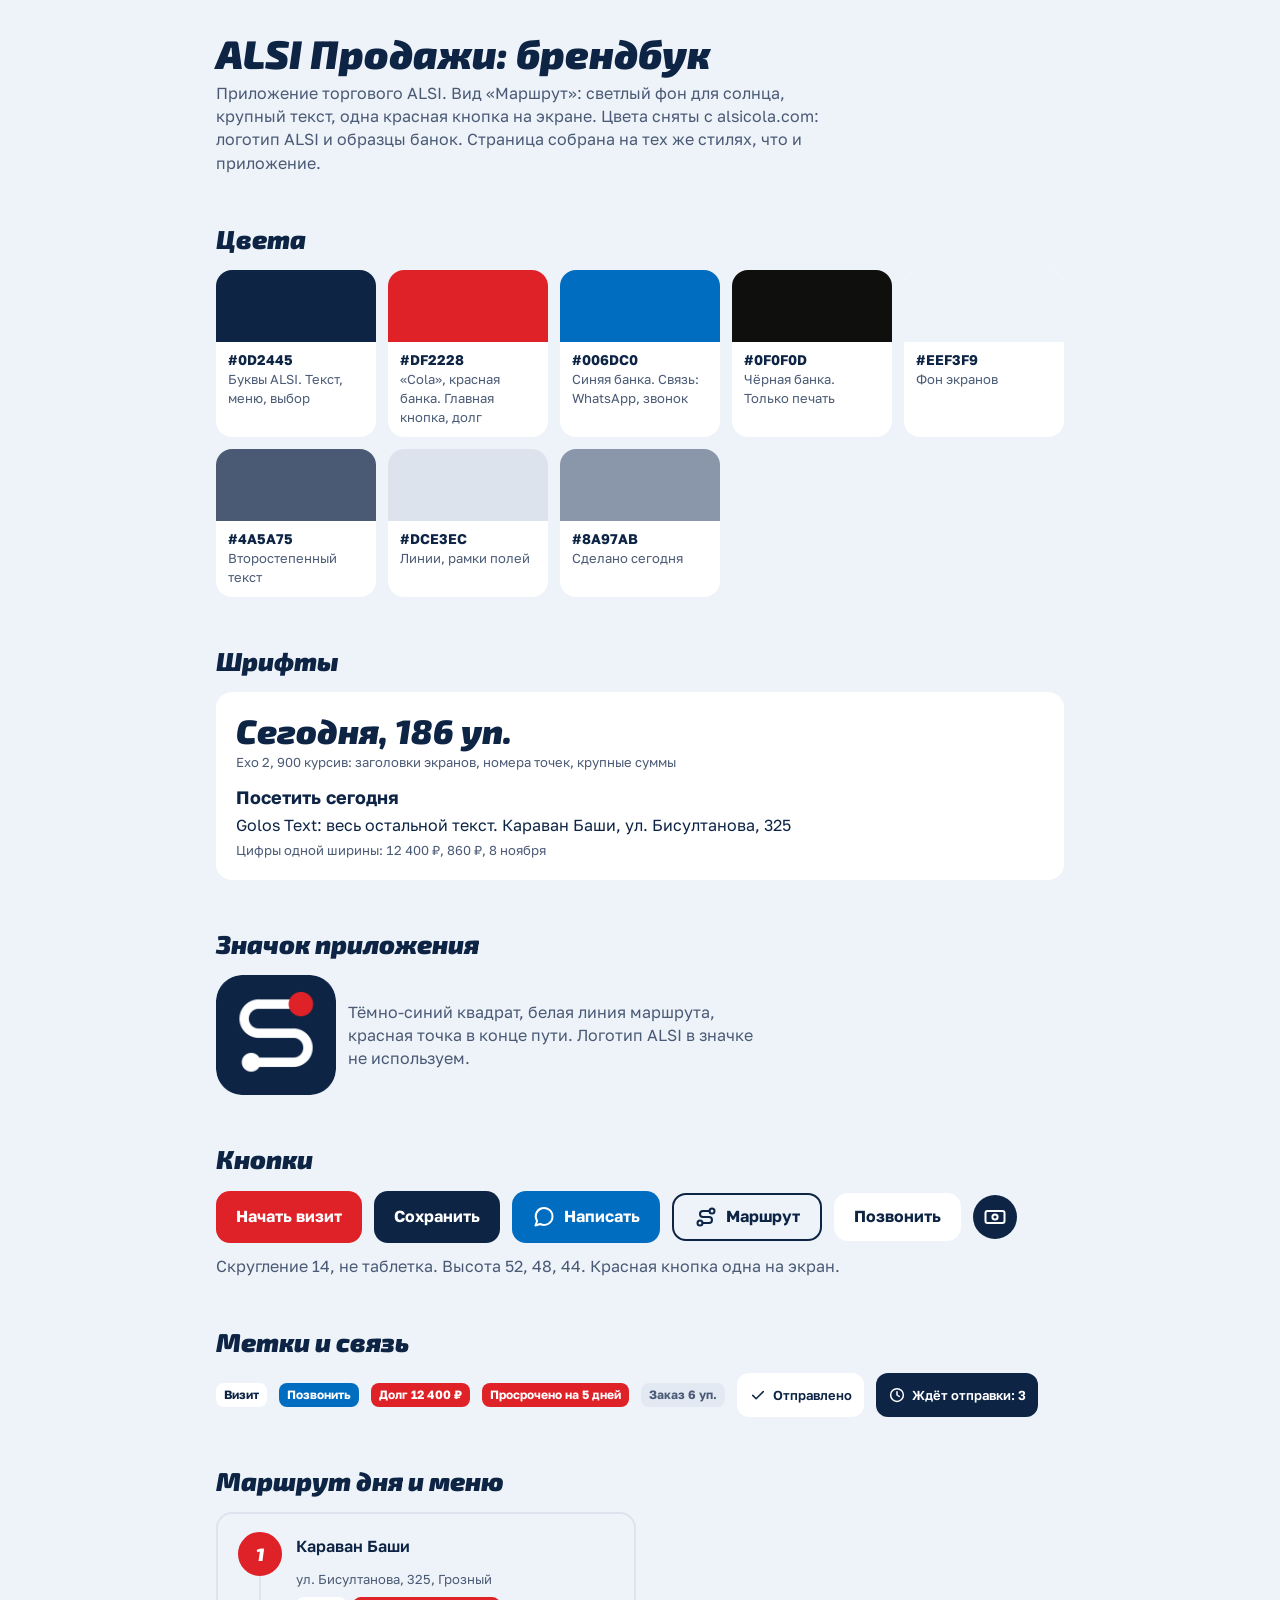
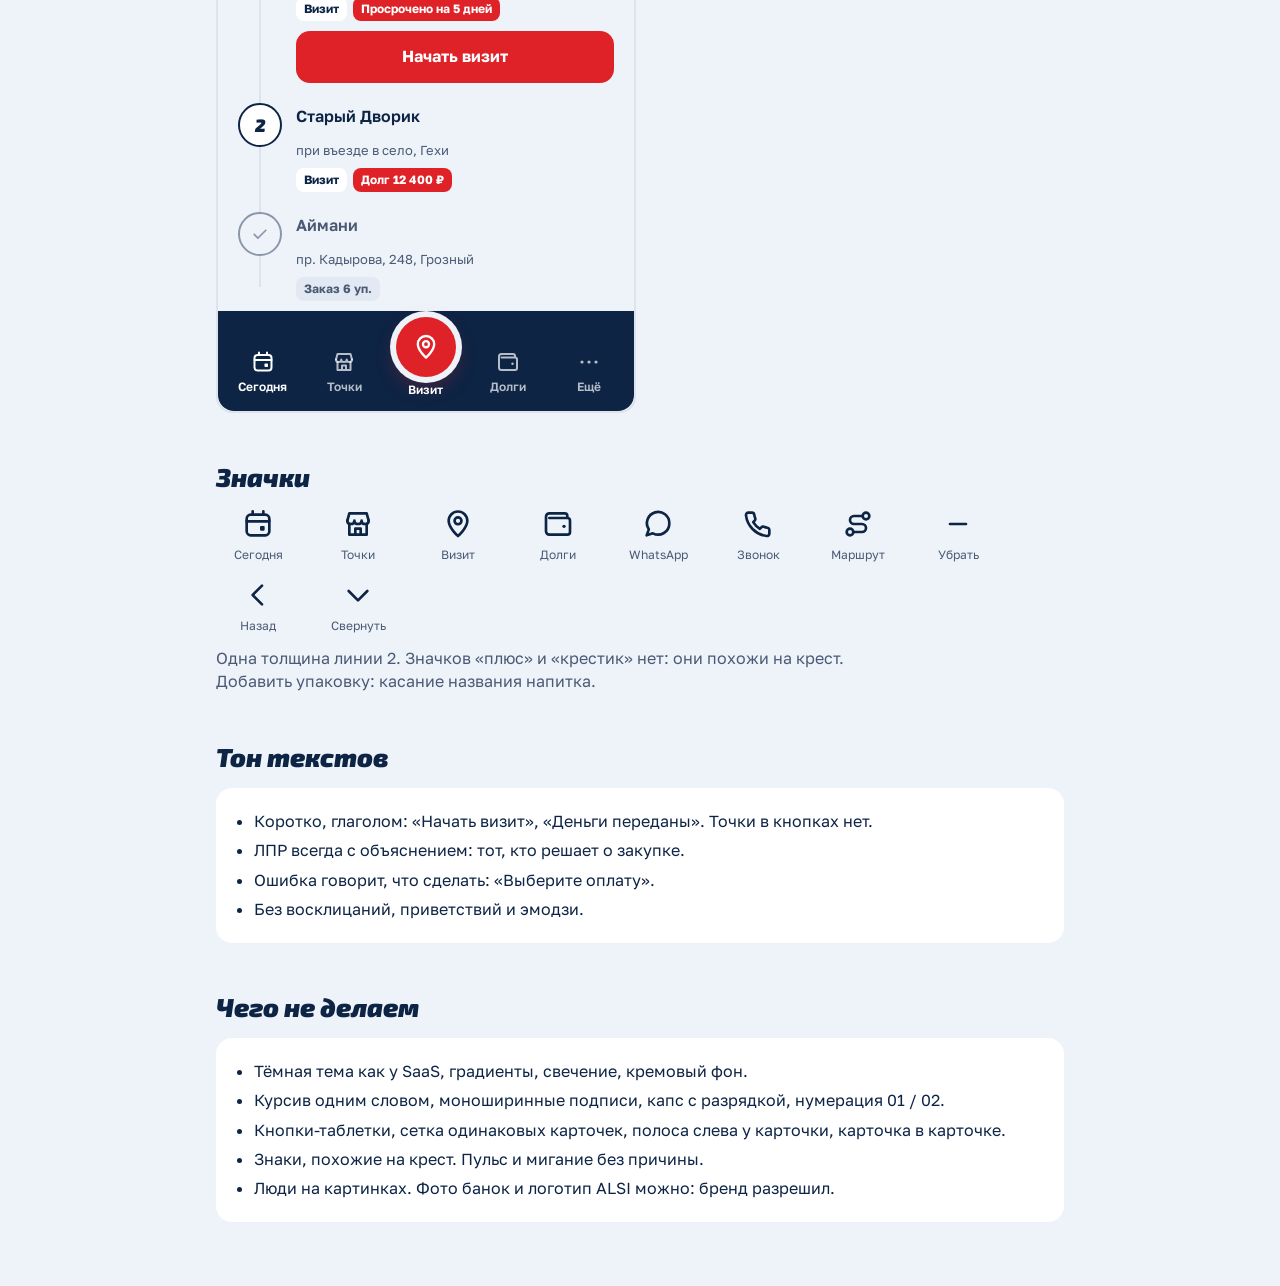
==== commit 5a3d86cc: "Фото 51 товара, правка товара из карточки, значок на экран, подписи меню 12 Выложено скриптом выложи" ====
--- a/brand/index.html
+++ b/brand/index.html
@@ -9,9 +9,9 @@
 <link rel="preconnect" href="https://fonts.googleapis.com">
 <link rel="preconnect" href="https://fonts.gstatic.com" crossorigin>
 <link href="https://fonts.googleapis.com/css2?family=Exo+2:ital,wght@1,800;1,900&family=Golos+Text:wght@400;500;600;700&display=swap" rel="stylesheet">
-<link rel="stylesheet" href="../css/tokens.css?v=d38d063e">
-<link rel="stylesheet" href="../css/app.css?v=d38d063e">
-<link rel="stylesheet" href="../css/parts.css?v=d38d063e">
+<link rel="stylesheet" href="../css/tokens.css?v=69f8b533">
+<link rel="stylesheet" href="../css/app.css?v=69f8b533">
+<link rel="stylesheet" href="../css/parts.css?v=69f8b533">
 <style>
 .bb { max-width: 880px; margin: 0 auto; padding: 32px 16px 64px; }
 .bb h1 { font: 900 italic 40px/1.05 var(--f-brand); }
--- a/css/app.css
+++ b/css/app.css
@@ -99,7 +99,7 @@
 /* Нижнее меню */
 .nav { position: fixed; left: 0; right: 0; bottom: 0; z-index: 20; background: var(--navy); color: rgba(255, 255, 255, .7); padding-bottom: env(safe-area-inset-bottom); }
 .nav .in { max-width: 640px; margin: 0 auto; display: flex; align-items: flex-end; justify-content: space-around; padding: var(--s2) var(--s1) var(--s3); }
-.nav a { display: flex; flex-direction: column; align-items: center; justify-content: center; gap: 4px; font-size: 11px; font-weight: 600; min-width: 60px; min-height: 52px; border-radius: 12px; }
+.nav a { display: flex; flex-direction: column; align-items: center; justify-content: center; gap: 4px; font-size: var(--t-tag); font-weight: 600; min-width: 60px; min-height: 52px; border-radius: 12px; }
 .nav a.on { color: var(--white); }
 .nav a:active { background: var(--navy-2); }
 .nav .go { width: 60px; height: 60px; border-radius: 50%; display: grid; place-items: center; margin-top: -30px; background: var(--red); color: var(--white); box-shadow: 0 0 0 6px var(--ice), var(--shadow-go); transition: transform var(--fast) var(--spring); }
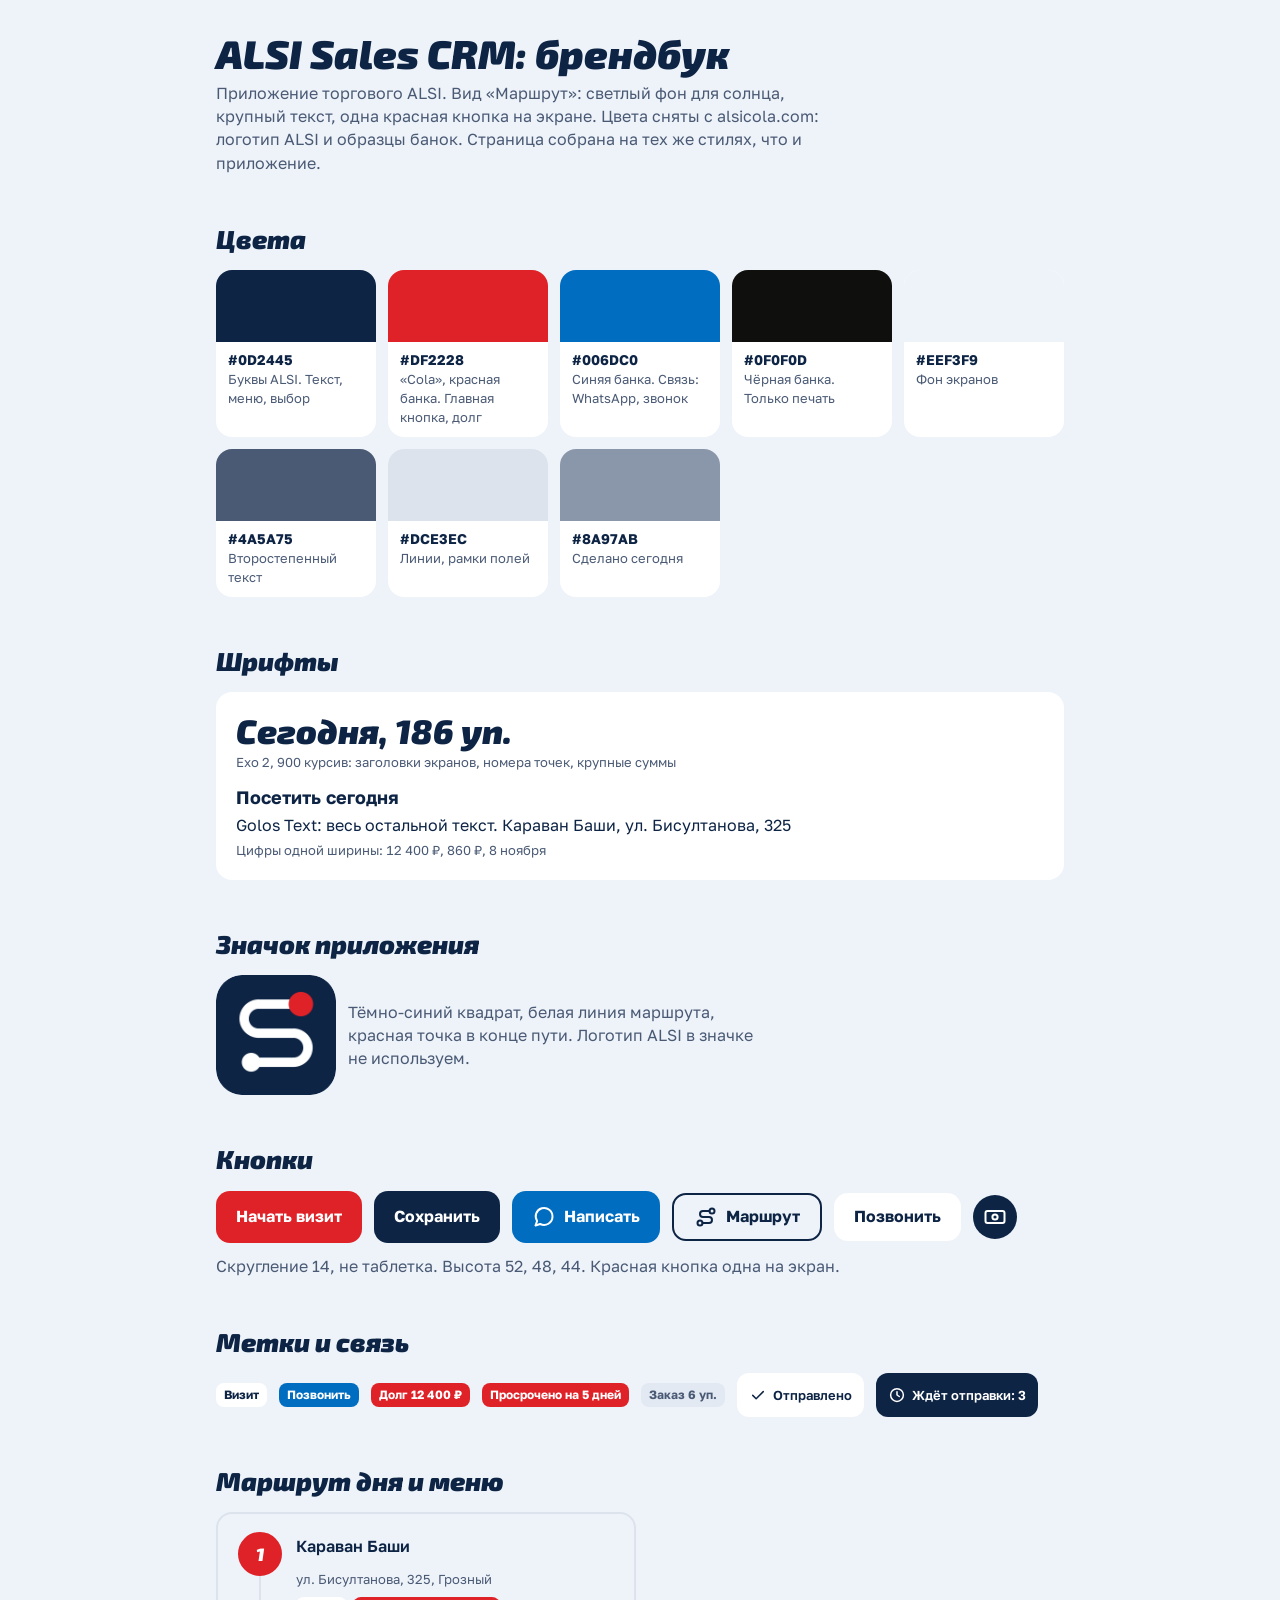
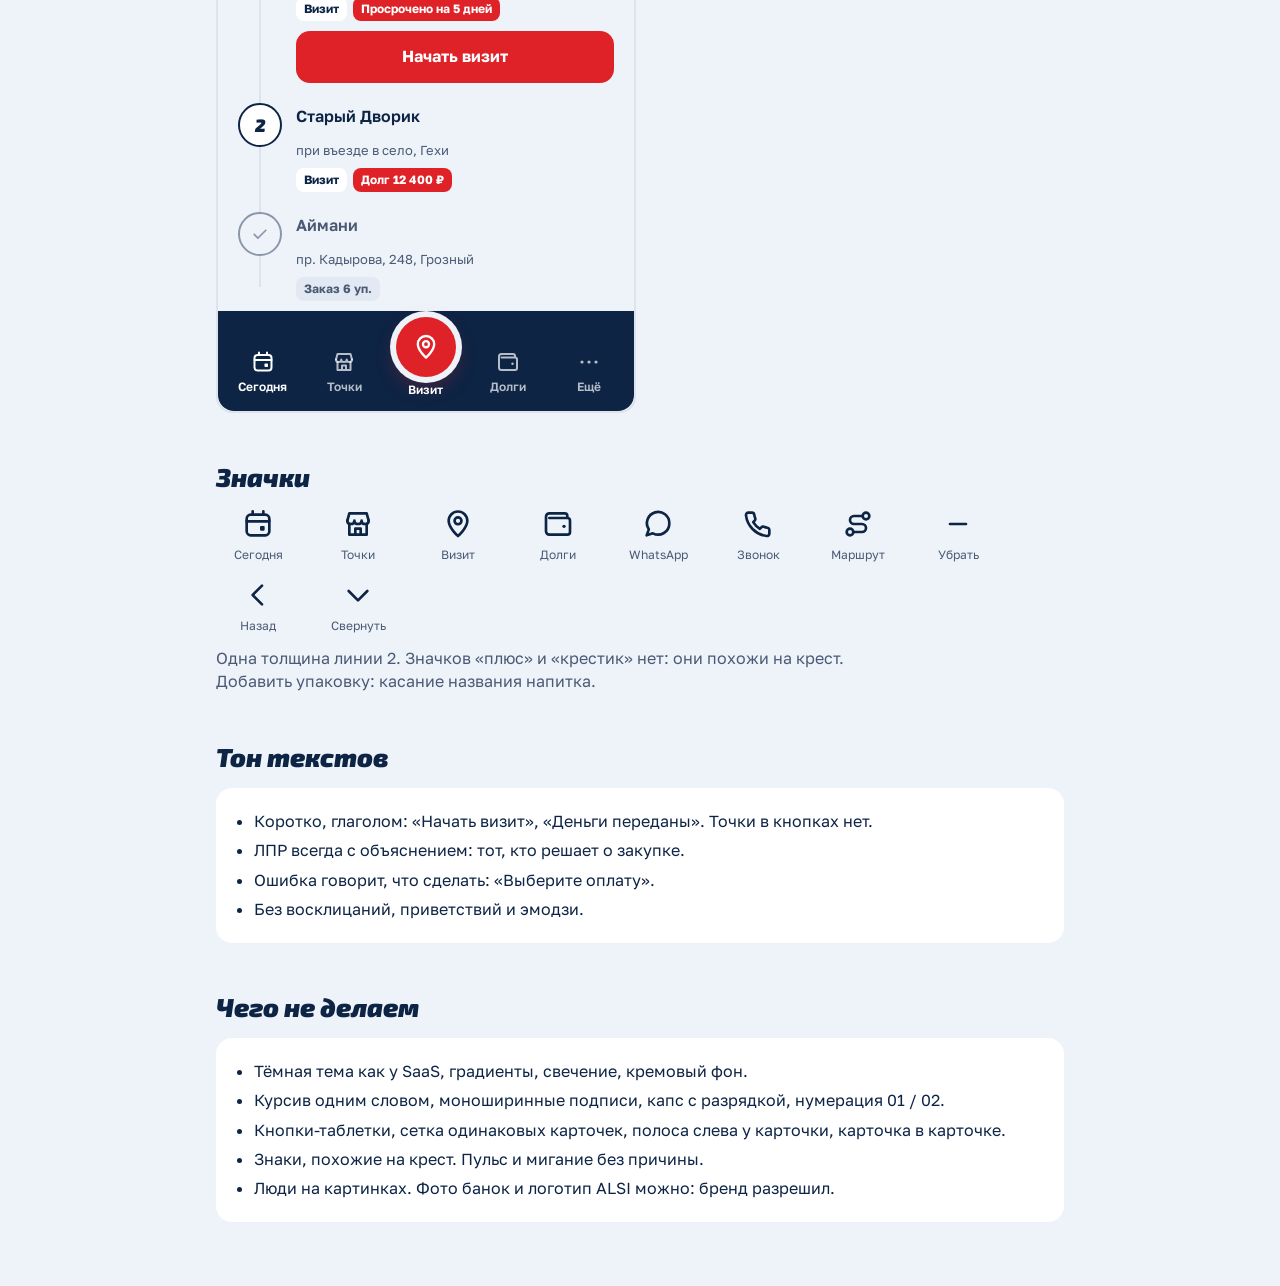
==== commit 15b90325: "ALSI Sales CRM 2.2: вход по почте и паролю, роль Админ, приглашение Выложено скриптом выложить-сайт." ====
--- a/brand/index.html
+++ b/brand/index.html
@@ -4,14 +4,14 @@
 <meta charset="utf-8">
 <meta name="viewport" content="width=device-width, initial-scale=1">
 <meta name="robots" content="noindex, nofollow">
-<title>ALSI Продажи: брендбук</title>
+<title>ALSI Sales CRM: брендбук</title>
 <link rel="icon" href="../img/icon.svg" type="image/svg+xml">
 <link rel="preconnect" href="https://fonts.googleapis.com">
 <link rel="preconnect" href="https://fonts.gstatic.com" crossorigin>
 <link href="https://fonts.googleapis.com/css2?family=Exo+2:ital,wght@1,800;1,900&family=Golos+Text:wght@400;500;600;700&display=swap" rel="stylesheet">
-<link rel="stylesheet" href="../css/tokens.css?v=69f8b533">
-<link rel="stylesheet" href="../css/app.css?v=69f8b533">
-<link rel="stylesheet" href="../css/parts.css?v=69f8b533">
+<link rel="stylesheet" href="../css/tokens.css?v=564a57de">
+<link rel="stylesheet" href="../css/app.css?v=564a57de">
+<link rel="stylesheet" href="../css/parts.css?v=564a57de">
 <style>
 .bb { max-width: 880px; margin: 0 auto; padding: 32px 16px 64px; }
 .bb h1 { font: 900 italic 40px/1.05 var(--f-brand); }
@@ -57,7 +57,7 @@
   <symbol id="i-down" viewBox="0 0 24 24"><path d="M5 9l7 7 7-7"/></symbol>
 </svg>
 <main class="bb">
-  <h1>ALSI Продажи: брендбук</h1>
+  <h1>ALSI Sales CRM: брендбук</h1>
   <p>Приложение торгового ALSI. Вид «Маршрут»: светлый фон для солнца, крупный текст, одна красная кнопка на экране. Цвета сняты с alsicola.com: логотип ALSI и образцы банок. Страница собрана на тех же стилях, что и приложение.</p>
 
   <h2>Цвета</h2>
@@ -82,7 +82,7 @@
   </div>
 
   <h2>Значок приложения</h2>
-  <div class="demo-row"><img class="appicon" src="../img/icon-512.png" alt="Значок ALSI Продажи: линия маршрута и красная точка"><p class="muted" style="max-width:420px">Тёмно-синий квадрат, белая линия маршрута, красная точка в конце пути. Логотип ALSI в значке не используем.</p></div>
+  <div class="demo-row"><img class="appicon" src="../img/icon-512.png" alt="Значок ALSI Sales CRM: линия маршрута и красная точка"><p class="muted" style="max-width:420px">Тёмно-синий квадрат, белая линия маршрута, красная точка в конце пути. Логотип ALSI в значке не используем.</p></div>
 
   <h2>Кнопки</h2>
   <div class="demo-row">
--- a/css/tokens.css
+++ b/css/tokens.css
@@ -1,4 +1,4 @@
-/* ALSI Продажи: все значения брендбука в одном месте.
+/* ALSI Sales CRM: все значения брендбука в одном месте.
    Брендбук: docs/Брендбук.md, наглядно: brand/index.html.
    Цвета бренда сняты с alsicola.com 2026-11-08: логотип alsi-cola-logo.png
    и образцы банок alsi-red.jpg, alsi-blue.jpg, alsi-black.jpg. */
--- a/css/app.css
+++ b/css/app.css
@@ -1,4 +1,4 @@
-/* ALSI Продажи: оболочка, кнопки, экран «Сегодня», нижнее меню. Значения: tokens.css */
+/* ALSI Sales CRM: оболочка, кнопки, экран «Сегодня», нижнее меню. Значения: tokens.css */
 * { box-sizing: border-box; margin: 0; padding: 0; -webkit-tap-highlight-color: transparent; }
 html { background: var(--ice); }
 body { background: var(--ice); color: var(--navy); font: 400 var(--t-body)/1.45 var(--f-ui); -webkit-font-smoothing: antialiased; min-height: 100dvh; }
@@ -116,6 +116,22 @@
 .login p { margin-top: var(--s3); color: rgba(255, 255, 255, .8); max-width: 420px; }
 .login .btn { margin-top: var(--s6); }
 .login .note { font-size: var(--t-tiny); color: rgba(255, 255, 255, .6); margin-top: var(--s4); }
+.login form, .login .links, .login .or, .login > .btn { max-width: 420px; }
+.login form { margin-top: var(--s6); }
+.login form .btn { margin-top: var(--s2); }
+.login .field > span { color: rgba(255, 255, 255, .85); }
+.login p.msg { margin: 0 0 var(--s3); padding: 10px 12px; border-left: 4px solid var(--red); border-radius: var(--r-tag); background: rgba(223, 34, 40, .2); color: var(--white); font-weight: 600; }
+.login p.msg.ok { border-left-color: var(--white); background: rgba(255, 255, 255, .12); }
+.login p.msg:empty { display: none; }
+.login > .btn + .btn { margin-top: var(--s3); }
+.login .links { display: flex; flex-direction: column; align-items: flex-start; margin-top: var(--s3); }
+.login .link { min-height: var(--tap); color: var(--white); font-weight: 600; text-decoration: underline; text-underline-offset: 3px; }
+.login .or { display: flex; align-items: center; gap: var(--s3); margin-top: var(--s3); color: rgba(255, 255, 255, .6); font-size: var(--t-small); }
+.login .or::before, .login .or::after { content: ''; flex: 1; height: 1px; background: rgba(255, 255, 255, .25); }
+.login .or + .btn { margin-top: var(--s3); }
+.pass { position: relative; }
+.pass .inp { padding-right: 104px; }
+.pass .eye { position: absolute; right: 4px; top: 50%; transform: translateY(-50%); min-height: var(--tap); padding: 0 var(--s3); color: var(--navy); font-weight: 600; font-size: var(--t-small); }
 
 @media (min-width: 700px) {
   .app { padding-top: var(--s4); }
--- a/css/parts.css
+++ b/css/parts.css
@@ -1,4 +1,4 @@
-/* ALSI Продажи: листы, поля, выбор, заказ, отчёт, печать. Значения: tokens.css */
+/* ALSI Sales CRM: листы, поля, выбор, заказ, отчёт, печать. Значения: tokens.css */
 
 /* Лист поверх экрана */
 .sheet { position: fixed; inset: 0; z-index: 40; display: flex; flex-direction: column; justify-content: flex-end; }
@@ -110,3 +110,4 @@
   .stat, .rep-day, .group { border: 1px solid #ccd; break-inside: avoid; }
   .report .group { margin: 0 0 8px; }
 }
+.invite { white-space: pre-wrap; font: inherit; font-size: var(--t-small); line-height: 1.5; background: var(--ice); border-radius: var(--r-card); padding: var(--s4); user-select: text; }
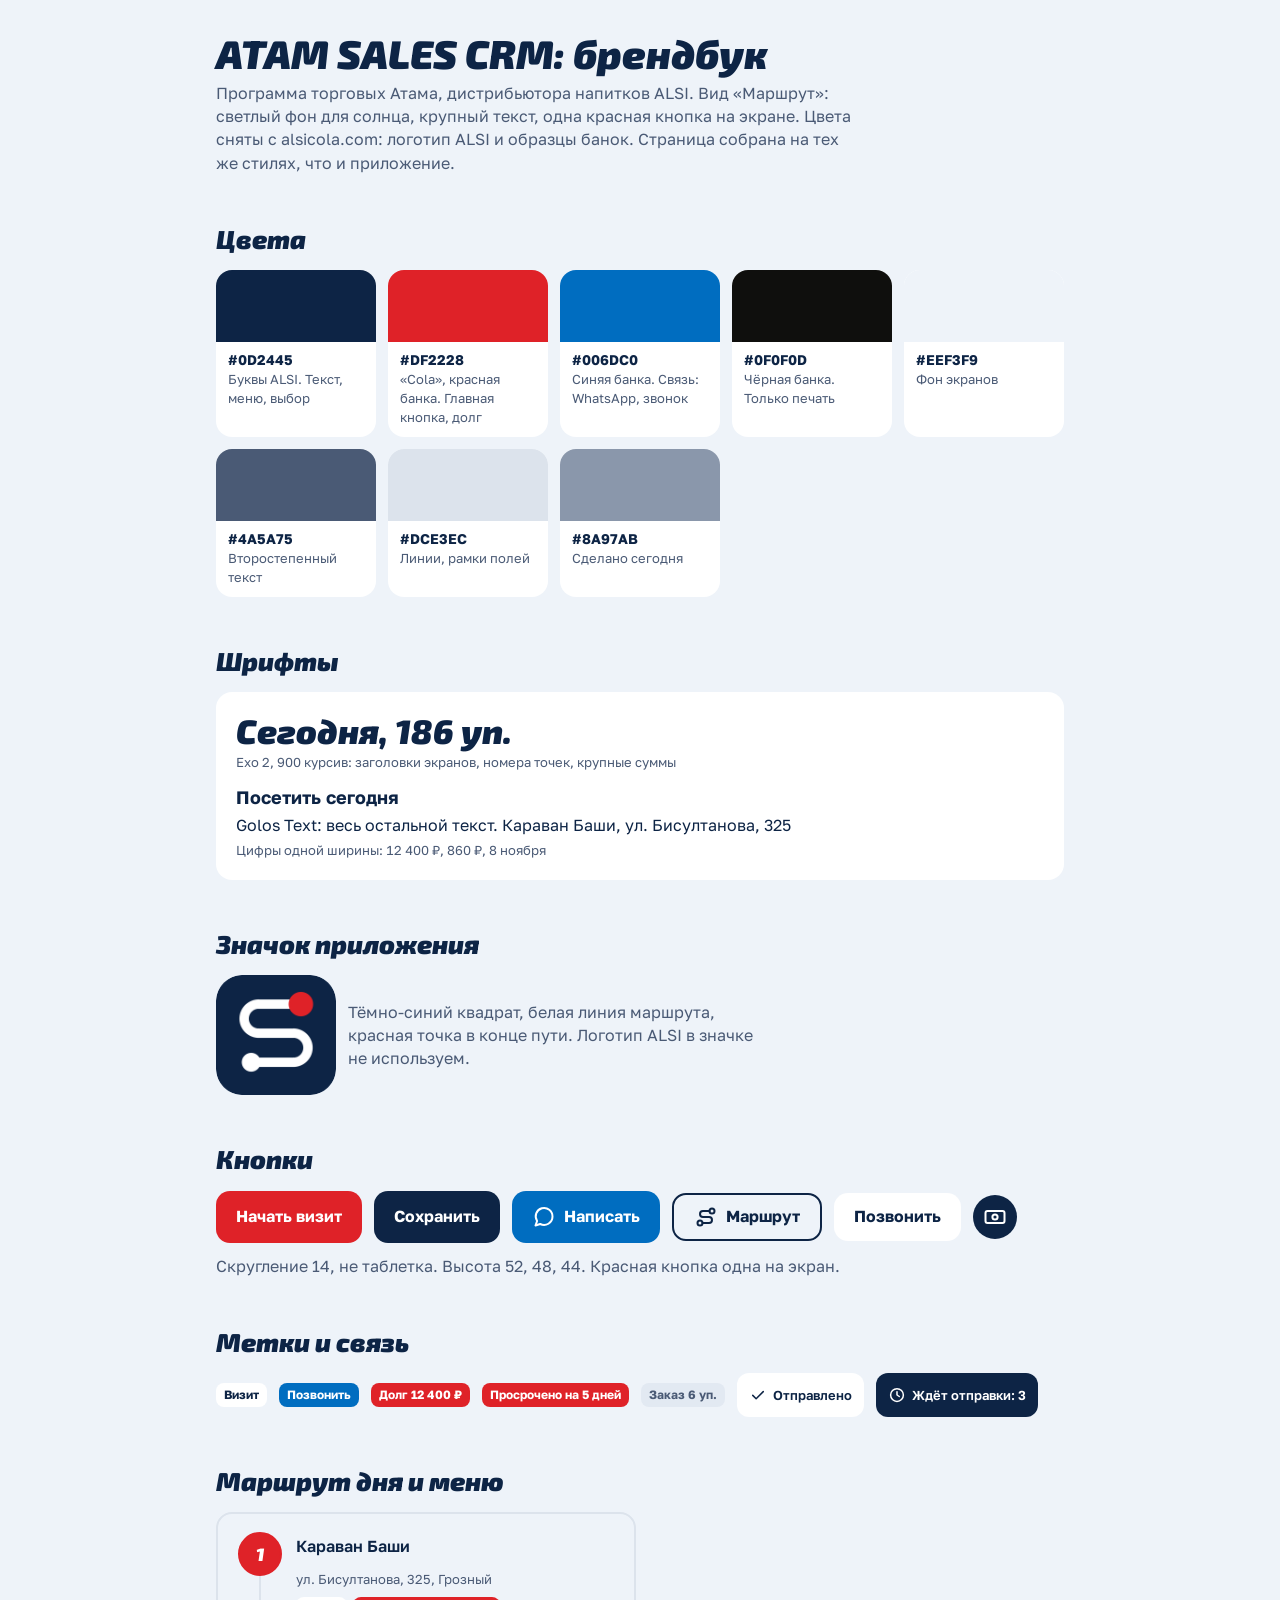
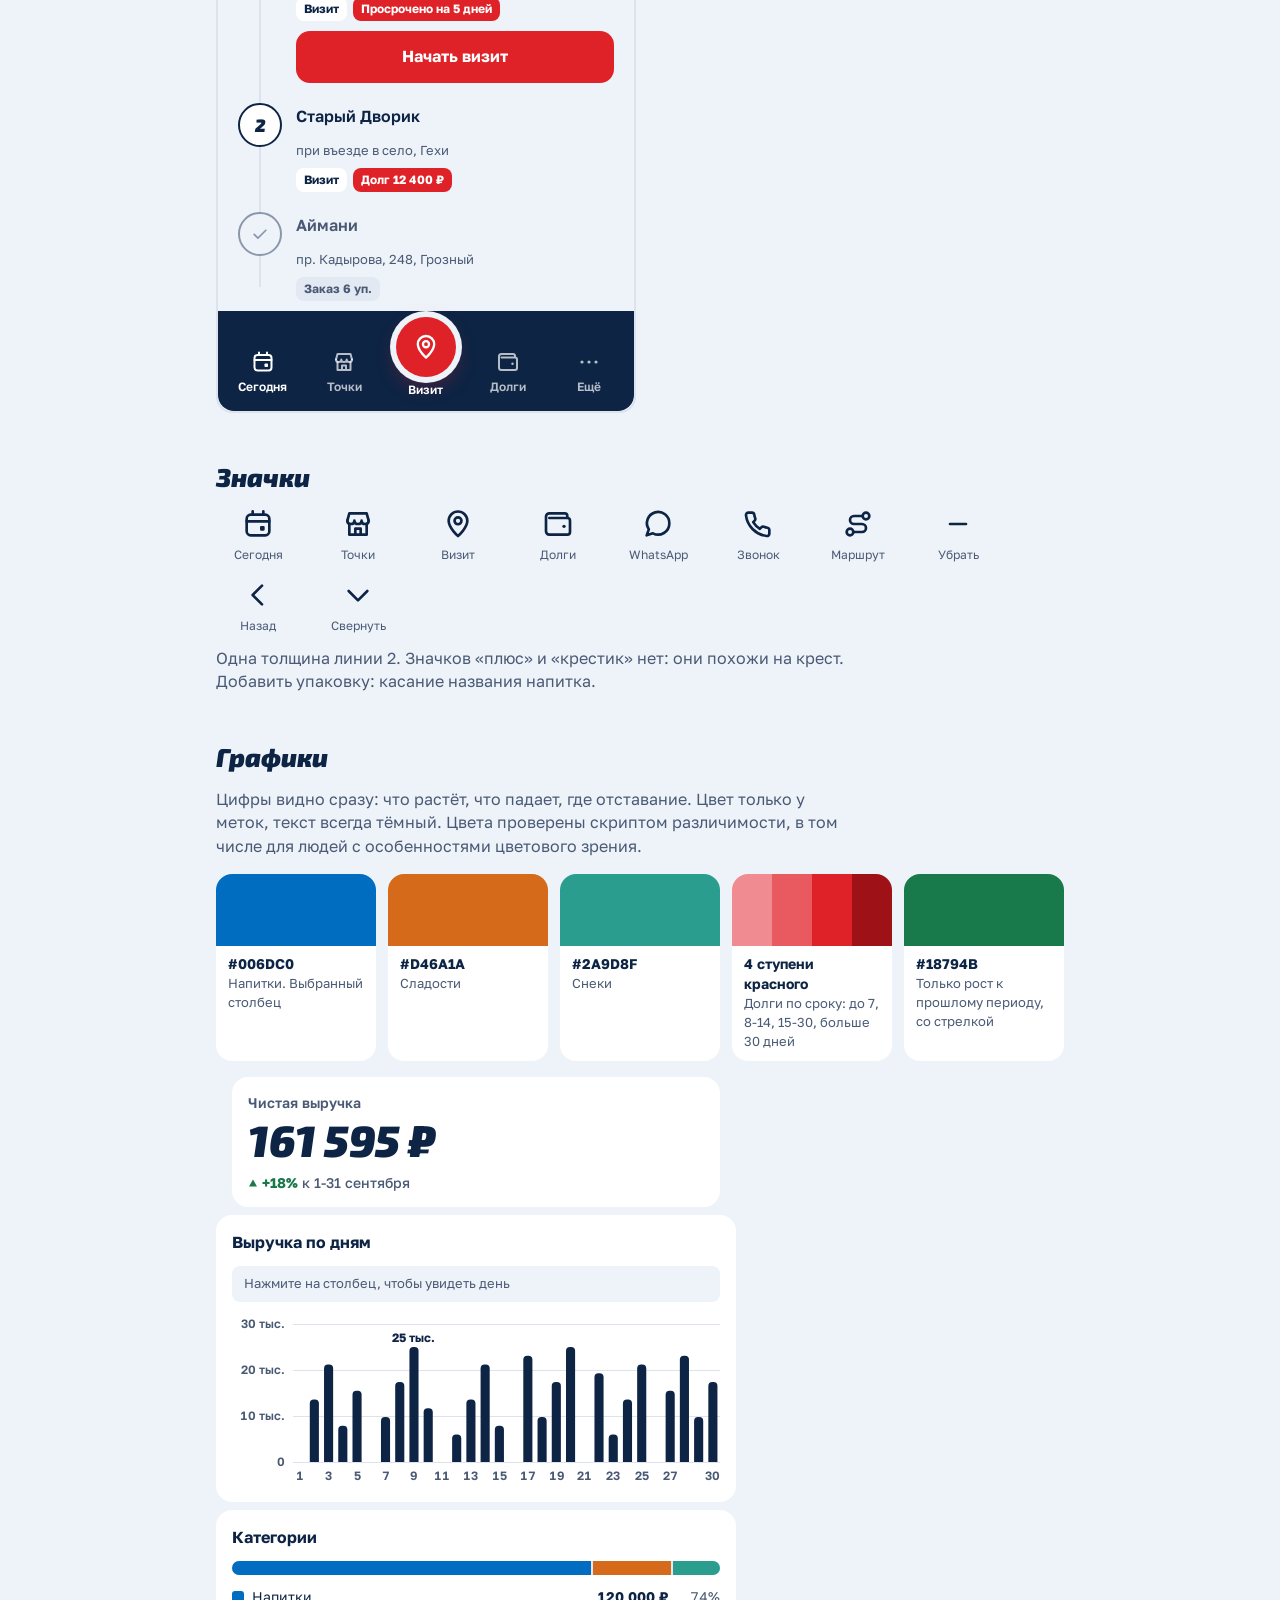
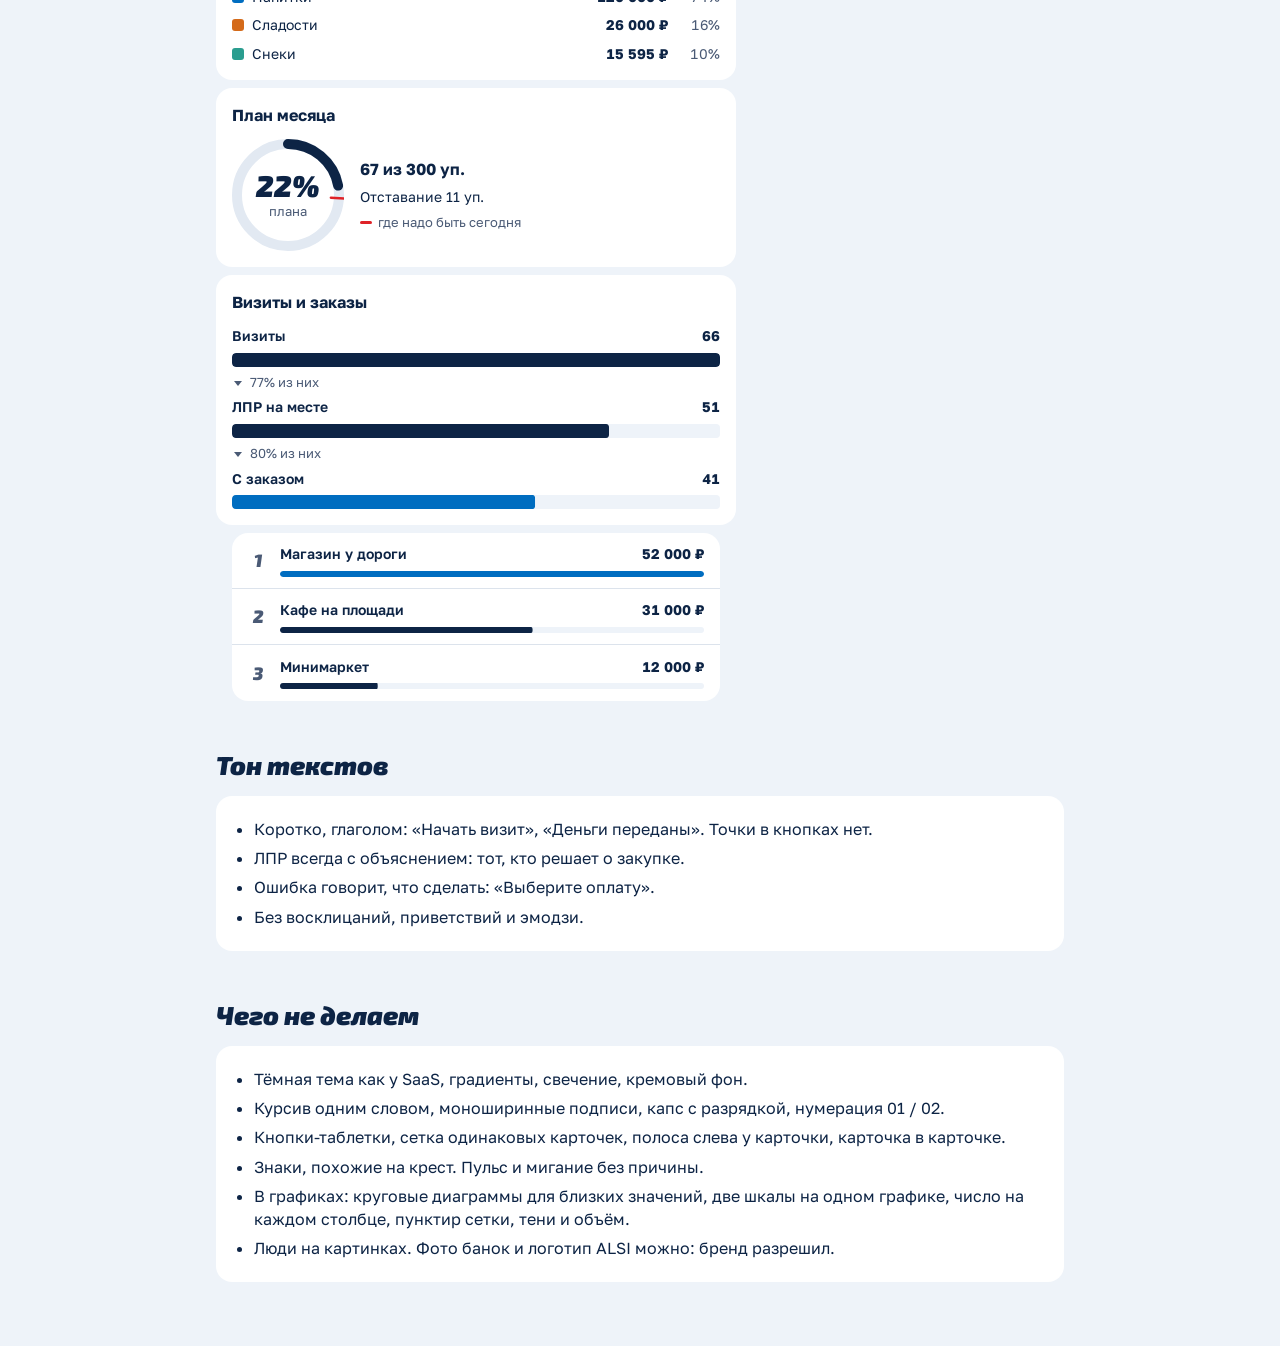
==== commit 7de7a11e: "ATAM SALES CRM 7.0: графики на панелях, название как у Атама Выложено скриптом выложить-сайт.py" ====
--- a/brand/index.html
+++ b/brand/index.html
@@ -4,14 +4,15 @@
 <meta charset="utf-8">
 <meta name="viewport" content="width=device-width, initial-scale=1">
 <meta name="robots" content="noindex, nofollow">
-<title>ALSI Sales CRM: брендбук</title>
+<title>ATAM SALES CRM: брендбук</title>
 <link rel="icon" href="../img/icon.svg" type="image/svg+xml">
 <link rel="preconnect" href="https://fonts.googleapis.com">
 <link rel="preconnect" href="https://fonts.gstatic.com" crossorigin>
 <link href="https://fonts.googleapis.com/css2?family=Exo+2:ital,wght@1,800;1,900&family=Golos+Text:wght@400;500;600;700&display=swap" rel="stylesheet">
-<link rel="stylesheet" href="../css/tokens.css?v=564a57de">
-<link rel="stylesheet" href="../css/app.css?v=564a57de">
-<link rel="stylesheet" href="../css/parts.css?v=564a57de">
+<link rel="stylesheet" href="../css/tokens.css?v=536b4882">
+<link rel="stylesheet" href="../css/app.css?v=536b4882">
+<link rel="stylesheet" href="../css/parts.css?v=536b4882">
+<link rel="stylesheet" href="../css/charts.css?v=536b4882">
 <style>
 .bb { max-width: 880px; margin: 0 auto; padding: 32px 16px 64px; }
 .bb h1 { font: 900 italic 40px/1.05 var(--f-brand); }
@@ -57,8 +58,8 @@
   <symbol id="i-down" viewBox="0 0 24 24"><path d="M5 9l7 7 7-7"/></symbol>
 </svg>
 <main class="bb">
-  <h1>ALSI Sales CRM: брендбук</h1>
-  <p>Приложение торгового ALSI. Вид «Маршрут»: светлый фон для солнца, крупный текст, одна красная кнопка на экране. Цвета сняты с alsicola.com: логотип ALSI и образцы банок. Страница собрана на тех же стилях, что и приложение.</p>
+  <h1>ATAM SALES CRM: брендбук</h1>
+  <p>Программа торговых Атама, дистрибьютора напитков ALSI. Вид «Маршрут»: светлый фон для солнца, крупный текст, одна красная кнопка на экране. Цвета сняты с alsicola.com: логотип ALSI и образцы банок. Страница собрана на тех же стилях, что и приложение.</p>
 
   <h2>Цвета</h2>
   <div class="sw">
@@ -82,7 +83,7 @@
   </div>
 
   <h2>Значок приложения</h2>
-  <div class="demo-row"><img class="appicon" src="../img/icon-512.png" alt="Значок ALSI Sales CRM: линия маршрута и красная точка"><p class="muted" style="max-width:420px">Тёмно-синий квадрат, белая линия маршрута, красная точка в конце пути. Логотип ALSI в значке не используем.</p></div>
+  <div class="demo-row"><img class="appicon" src="../img/icon-512.png" alt="Значок ATAM SALES CRM: линия маршрута и красная точка"><p class="muted" style="max-width:420px">Тёмно-синий квадрат, белая линия маршрута, красная точка в конце пути. Логотип ALSI в значке не используем.</p></div>
 
   <h2>Кнопки</h2>
   <div class="demo-row">
@@ -133,6 +134,35 @@
   </div>
   <p class="muted" style="margin-top:12px">Одна толщина линии 2. Значков «плюс» и «крестик» нет: они похожи на крест. Добавить упаковку: касание названия напитка.</p>
 
+  <h2>Графики</h2>
+  <p style="color:var(--ink-2);max-width:640px;margin-bottom:16px">Цифры видно сразу: что растёт, что падает, где отставание. Цвет только у меток, текст всегда тёмный. Цвета проверены скриптом различимости, в том числе для людей с особенностями цветового зрения.</p>
+  <div class="sw">
+    <div><i style="background:var(--c-drinks)"></i><b>#006DC0</b><span>Напитки. Выбранный столбец</span></div>
+    <div><i style="background:var(--c-sweets)"></i><b>#D46A1A</b><span>Сладости</span></div>
+    <div><i style="background:var(--c-snacks)"></i><b>#2A9D8F</b><span>Снеки</span></div>
+    <div><i style="background:linear-gradient(90deg,var(--age-1) 25%,var(--age-2) 25% 50%,var(--age-3) 50% 75%,var(--age-4) 75%)"></i><b>4 ступени красного</b><span>Долги по сроку: до 7, 8-14, 15-30, больше 30 дней</span></div>
+    <div><i style="background:var(--good)"></i><b>#18794B</b><span>Только рост к прошлому периоду, со стрелкой</span></div>
+  </div>
+  <div id="charts-demo" style="margin-top:16px;display:grid;gap:8px;max-width:520px"></div>
+  <script type="module">
+    import { h } from '../js/ui/kit.js';
+    import { columns, ring } from '../js/ui/charts.js';
+    import { hero, segBar, rankBars, funnelBars } from '../js/ui/figures.js';
+    const card = (t, ...k) => h('div', { class: 'card', style: 'margin:0' }, h('div', { class: 'card-h' }, h('h3', {}, t)), k);
+    const pts = Array.from({ length: 30 }, (_, i) => ({ key: '2026-10-' + String(i + 1).padStart(2, '0'), sum: i % 5 === 0 ? 0 : 6000 + ((i * 37) % 11) * 1900, orders: 3 }));
+    document.getElementById('charts-demo').append(
+      hero({ key: 'h', label: 'Чистая выручка', value: 161595, delta: { pct: 18, dir: 'up' }, compare: 'к 1-31 сентября' }),
+      card('Выручка по дням', columns({ key: 'c', points: pts, title: 'Выручка' })),
+      card('Категории', segBar({ key: 's', parts: [
+        { label: 'Напитки', value: 120000, text: '120 000 ₽', color: 'var(--c-drinks)' },
+        { label: 'Сладости', value: 26000, text: '26 000 ₽', color: 'var(--c-sweets)' },
+        { label: 'Снеки', value: 15595, text: '15 595 ₽', color: 'var(--c-snacks)' }] })),
+      card('План месяца', h('div', { class: 'plan-ring' }, ring({ key: 'r', pct: 22, mark: 26, size: 112, stroke: 10 }, h('b', {}, '22%'), h('small', {}, 'плана')),
+        h('div', { class: 'pr-t' }, h('b', {}, '67 из 300 уп.'), h('span', {}, 'Отставание 11 уп.'), h('span', { class: 'key' }, h('i'), 'где надо быть сегодня')))),
+      card('Визиты и заказы', funnelBars({ key: 'f', steps: [{ label: 'Визиты', value: 66 }, { label: 'ЛПР на месте', value: 51 }, { label: 'С заказом', value: 41 }] })),
+      rankBars({ key: 'k', rows: [['Магазин у дороги', 52000], ['Кафе на площади', 31000], ['Минимаркет', 12000]].map(([n, v]) => ({ label: n, value: v, text: v.toLocaleString('ru-RU') + ' ₽' })) }));
+  </script>
+
   <h2>Тон текстов</h2>
   <div class="no"><ul>
     <li>Коротко, глаголом: «Начать визит», «Деньги переданы». Точки в кнопках нет.</li>
@@ -147,6 +177,7 @@
     <li>Курсив одним словом, моноширинные подписи, капс с разрядкой, нумерация 01 / 02.</li>
     <li>Кнопки-таблетки, сетка одинаковых карточек, полоса слева у карточки, карточка в карточке.</li>
     <li>Знаки, похожие на крест. Пульс и мигание без причины.</li>
+    <li>В графиках: круговые диаграммы для близких значений, две шкалы на одном графике, число на каждом столбце, пунктир сетки, тени и объём.</li>
     <li>Люди на картинках. Фото банок и логотип ALSI можно: бренд разрешил.</li>
   </ul></div>
 </main>
--- a/css/tokens.css
+++ b/css/tokens.css
@@ -1,4 +1,4 @@
-/* ALSI Sales CRM: все значения брендбука в одном месте.
+/* ATAM SALES CRM: все значения брендбука в одном месте.
    Брендбук: docs/Брендбук.md, наглядно: brand/index.html.
    Цвета бренда сняты с alsicola.com 2026-11-08: логотип alsi-cola-logo.png
    и образцы банок alsi-red.jpg, alsi-blue.jpg, alsi-black.jpg. */
@@ -19,6 +19,16 @@
   --ink-2: #4A5A75;     /* второстепенный текст */
   --line: #DCE3EC;      /* линии и рамки полей */
   --done: #8A97AB;      /* сделанное за сегодня */
+
+  /* Графики (брендбук, раздел «Графики»). Проверены скриптом различимости 2026-11-08 на белом фоне */
+  --c-drinks: #006DC0;  /* напитки: синяя банка ALSI */
+  --c-sweets: #D46A1A;  /* сладости */
+  --c-snacks: #2A9D8F;  /* снеки */
+  --age-1: #F08C91;     /* долг до 7 дней: от светлого к тёмному красному */
+  --age-2: #E85A60;
+  --age-3: #DF2228;
+  --age-4: #9E1217;     /* больше 30 дней */
+  --good: #18794B;      /* только рост к прошлому периоду, всегда со стрелкой */
 
   /* Шрифты */
   --f-brand: 'Exo 2', 'Golos Text', system-ui, sans-serif; /* заголовки экранов и номера точек, 900 курсив */
--- a/css/app.css
+++ b/css/app.css
@@ -1,4 +1,4 @@
-/* ALSI Sales CRM: оболочка, кнопки, экран «Сегодня», нижнее меню. Значения: tokens.css */
+/* ATAM SALES CRM: оболочка, кнопки, экран «Сегодня», нижнее меню. Значения: tokens.css */
 * { box-sizing: border-box; margin: 0; padding: 0; -webkit-tap-highlight-color: transparent; }
 html { background: var(--ice); }
 body { background: var(--ice); color: var(--navy); font: 400 var(--t-body)/1.45 var(--f-ui); -webkit-font-smoothing: antialiased; min-height: 100dvh; }
--- a/css/parts.css
+++ b/css/parts.css
@@ -1,4 +1,4 @@
-/* ALSI Sales CRM: листы, поля, выбор, заказ, отчёт, печать. Значения: tokens.css */
+/* ATAM SALES CRM: листы, поля, выбор, заказ, отчёт, печать. Значения: tokens.css */
 
 /* Лист поверх экрана */
 .sheet { position: fixed; inset: 0; z-index: 40; display: flex; flex-direction: column; justify-content: flex-end; }
--- a/css/charts.css
+++ b/css/charts.css
@@ -0,0 +1,117 @@
+/* ATAM SALES CRM: графики и панели. Значения: tokens.css. Правила: брендбук, раздел «Графики» */
+
+/* Главное число панели */
+.hero { margin: 0 var(--s4); background: var(--white); border-radius: var(--r-card); padding: var(--s4) var(--s4) var(--s3); }
+.hero-l { display: block; font-size: var(--t-small); font-weight: 600; color: var(--ink-2); }
+.hero-v { display: block; font: 900 italic 44px/1.05 var(--f-brand); letter-spacing: -.5px; margin: var(--s1) 0 var(--s2); color: var(--navy); }
+.hero-sub { margin-top: var(--s3); padding-top: var(--s3); border-top: 1px solid var(--line); display: flex; flex-wrap: wrap; gap: var(--s2) var(--s5); font-size: var(--t-small); color: var(--ink-2); }
+.hero-sub b { color: var(--navy); font-weight: 700; }
+.delta { display: inline-flex; align-items: center; flex-wrap: wrap; gap: 4px; font-weight: 700; font-size: var(--t-small); }
+.delta small { font-weight: 500; color: var(--ink-2); font-size: var(--t-small); }
+.delta.up { color: var(--good); }
+.delta.down { color: var(--red-deep); }
+.delta.flat { color: var(--ink-2); font-weight: 500; }
+.arr { fill: currentColor; flex: none; }
+
+/* Карточка графика: белая группа с заголовком внутри */
+.card { margin: 0 var(--s4); background: var(--white); border-radius: var(--r-card); padding: var(--s4); }
+.card + .card { margin-top: var(--s2); }
+.card-h { display: flex; justify-content: space-between; align-items: baseline; gap: var(--s2); margin-bottom: var(--s3); }
+.card-h h3 { font-size: var(--t-body); font-weight: 700; }
+.card-h small { color: var(--ink-2); font-size: var(--t-tiny); text-align: right; }
+.pair { display: grid; gap: var(--s2); }
+@media (min-width: 900px) {
+  .pair { grid-template-columns: 1fr 1fr; margin: 0 var(--s4); }
+  .pair > .card, .pair > .group { margin: 0; }
+  .pair > .card + .card { margin-top: 0; }
+}
+
+/* Столбцы */
+.chart-wrap { position: relative; }
+.chart { width: 100%; min-height: 120px; }
+.chart svg { display: block; touch-action: pan-y; outline: none; }
+.chart svg:focus-visible { outline: 2px solid var(--blue); outline-offset: 2px; border-radius: 4px; }
+.chart .grid { stroke: var(--line); stroke-width: 1; shape-rendering: crispEdges; }
+.chart .ax { fill: var(--ink-2); font-size: 12px; font-weight: 600; font-variant-numeric: tabular-nums; }
+.chart .cap { fill: var(--navy); font-size: 12px; font-weight: 700; }
+.chart .bar { fill: var(--navy); transition: fill var(--fast); }
+.chart .bar.on { fill: var(--blue); }
+.chart svg.play .bar { transform-box: fill-box; transform-origin: 50% 100%; animation: rise 520ms var(--ease) both; }
+/* Строка над графиком: выбранный день или подсказка. Ничего не закрывает */
+.tip { display: flex; flex-wrap: wrap; align-items: baseline; gap: 2px var(--s3); min-height: 36px; padding: 8px 12px; margin-bottom: var(--s2); border-radius: var(--r-tag); background: var(--ice); font-size: var(--t-small); }
+.tip b { font-weight: 700; }
+.tip .num { font-weight: 700; color: var(--navy); }
+.tip small { color: var(--ink-2); font-size: var(--t-tiny); }
+.tip .muted { color: var(--ink-2); font-size: var(--t-tiny); }
+
+/* Кольцо плана */
+.ring-box { position: relative; flex: none; }
+.ring-box svg { display: block; }
+.ring-track { fill: none; stroke: var(--ice-2); }
+.ring-fill { fill: none; stroke: var(--navy); stroke-linecap: round; }
+.ring.play .ring-fill { animation: ring-in 1100ms var(--ease) both; }
+.ring-mark { stroke: var(--red); stroke-width: 2.5; stroke-linecap: round; }
+.ring-in { position: absolute; inset: 0; display: grid; place-content: center; text-align: center; }
+.ring-in b { font: 900 italic 30px/1 var(--f-brand); color: var(--navy); }
+.ring-in small { font-size: var(--t-tiny); color: var(--ink-2); margin-top: 2px; }
+.plan-ring { display: flex; align-items: center; gap: var(--s4); }
+.pr-t { min-width: 0; display: grid; gap: 6px; font-size: var(--t-small); }
+.pr-t > b { font-size: var(--t-body); }
+.pr-t .muted { color: var(--ink-2); }
+.key { display: inline-flex; align-items: center; gap: 6px; color: var(--ink-2); font-size: var(--t-tiny); }
+.key i { width: 12px; height: 3px; border-radius: 2px; background: var(--red); display: inline-block; }
+
+/* Доли одной полосой */
+.segbar { display: flex; gap: 2px; height: 14px; border-radius: 7px; overflow: hidden; background: var(--ice-2); }
+.segbar i { display: block; min-width: 3px; }
+.seg-chart.play .segbar i { transform-origin: left; animation: grow-x 700ms var(--ease) both; }
+.legend { margin-top: var(--s3); display: grid; gap: var(--s2); }
+.lg { display: grid; grid-template-columns: 12px 1fr auto 44px; align-items: center; gap: var(--s2); font-size: var(--t-small); }
+.lg-sw { width: 12px; height: 12px; border-radius: 3px; }
+.lg-p { text-align: right; color: var(--ink-2); }
+
+/* Рейтинг */
+.rank .rk { display: flex; align-items: center; gap: var(--s3); width: 100%; padding: 10px var(--s4); border-bottom: 1px solid var(--line); text-align: left; min-height: 56px; }
+.rank .rk:last-child { border-bottom: 0; }
+.rank button.rk:active { background: var(--ice-2); }
+.rk-i { width: 20px; flex: none; font: 900 italic 18px/1 var(--f-brand); color: var(--ink-2); text-align: center; }
+.rk-pic { width: 40px; height: 40px; flex: none; display: grid; place-items: center; }
+.rk-pic img { max-width: 40px; max-height: 40px; object-fit: contain; }
+.rk-t { flex: 1; min-width: 0; }
+.rk-row { display: flex; justify-content: space-between; gap: var(--s2); font-size: var(--t-small); }
+.rk-n { overflow: hidden; text-overflow: ellipsis; white-space: nowrap; font-weight: 600; }
+.rk-row b { white-space: nowrap; }
+.rk-t small { display: block; font-size: var(--t-tiny); color: var(--ink-2); }
+.rk-bar { height: 6px; margin-top: 6px; border-radius: 3px; background: var(--ice); overflow: hidden; }
+.rk-bar i { display: block; height: 100%; border-radius: 3px; background: var(--navy); transform-origin: left; }
+.rank .rk:first-child .rk-bar i { background: var(--blue); }
+.rank.play .rk-bar i { animation: grow-x 700ms var(--ease) both; }
+
+/* Воронка */
+.fn-l { display: flex; justify-content: space-between; font-size: var(--t-small); font-weight: 600; margin-bottom: 6px; }
+.fn-bar { height: 14px; border-radius: 4px; background: var(--ice); overflow: hidden; }
+.fn-bar i { display: block; height: 100%; background: var(--navy); border-radius: 4px; transform-origin: left; }
+.fn-row.last .fn-bar i { background: var(--blue); }
+.funnel.play .fn-bar i { animation: grow-x 800ms var(--ease) both; }
+.fn-step { display: flex; align-items: center; gap: 6px; font-size: var(--t-tiny); color: var(--ink-2); margin: 6px 0; }
+
+/* Шкала плана человека */
+.meter { position: relative; height: 8px; border-radius: 4px; background: var(--ice-2); margin-top: 6px; }
+.meter i { position: absolute; inset: 0; border-radius: 4px; background: var(--navy); transform-origin: left; }
+.meter.play i { animation: grow-x 800ms var(--ease) both; }
+.meter b { position: absolute; top: -3px; width: 2px; height: 14px; margin-left: -1px; background: var(--red); border-radius: 1px; }
+
+/* Отступы панели */
+.gap-s { height: var(--s2); }
+.stats.three .stat:last-child:nth-child(3) { grid-column: 1 / -1; }
+@media (min-width: 900px) { .stats.three { grid-template-columns: repeat(3, 1fr); } .stats.three .stat:last-child:nth-child(3) { grid-column: auto; } }
+
+/* Только для чтения с экрана */
+.sr { position: absolute; width: 1px; height: 1px; overflow: hidden; clip: rect(0 0 0 0); white-space: nowrap; }
+
+@keyframes rise { from { transform: scaleY(0); } }
+@keyframes grow-x { from { transform: scaleX(0); } }
+@keyframes ring-in { from { stroke-dashoffset: var(--c); } }
+@media (prefers-reduced-motion: reduce) {
+  .chart svg.play .bar, .ring.play .ring-fill, .seg-chart.play .segbar i, .rank.play .rk-bar i, .funnel.play .fn-bar i, .meter.play i { animation: none; }
+}
